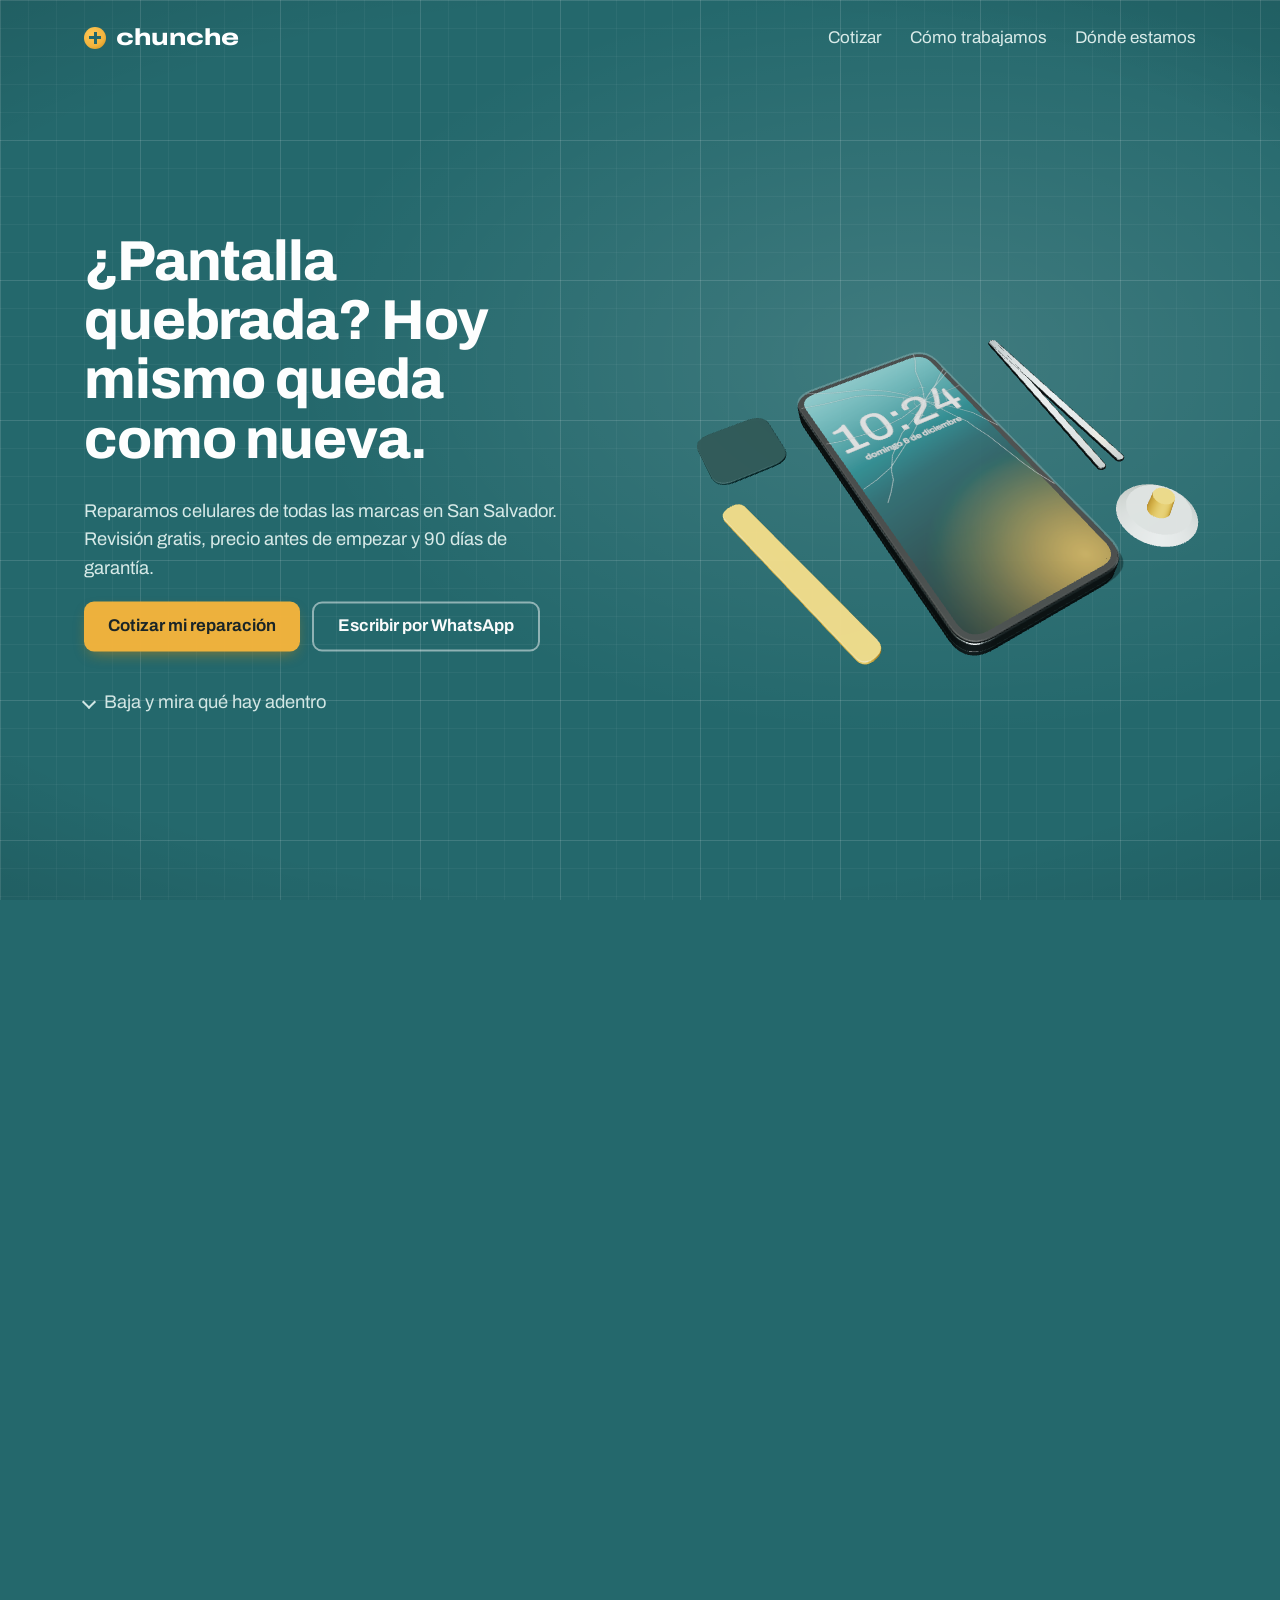
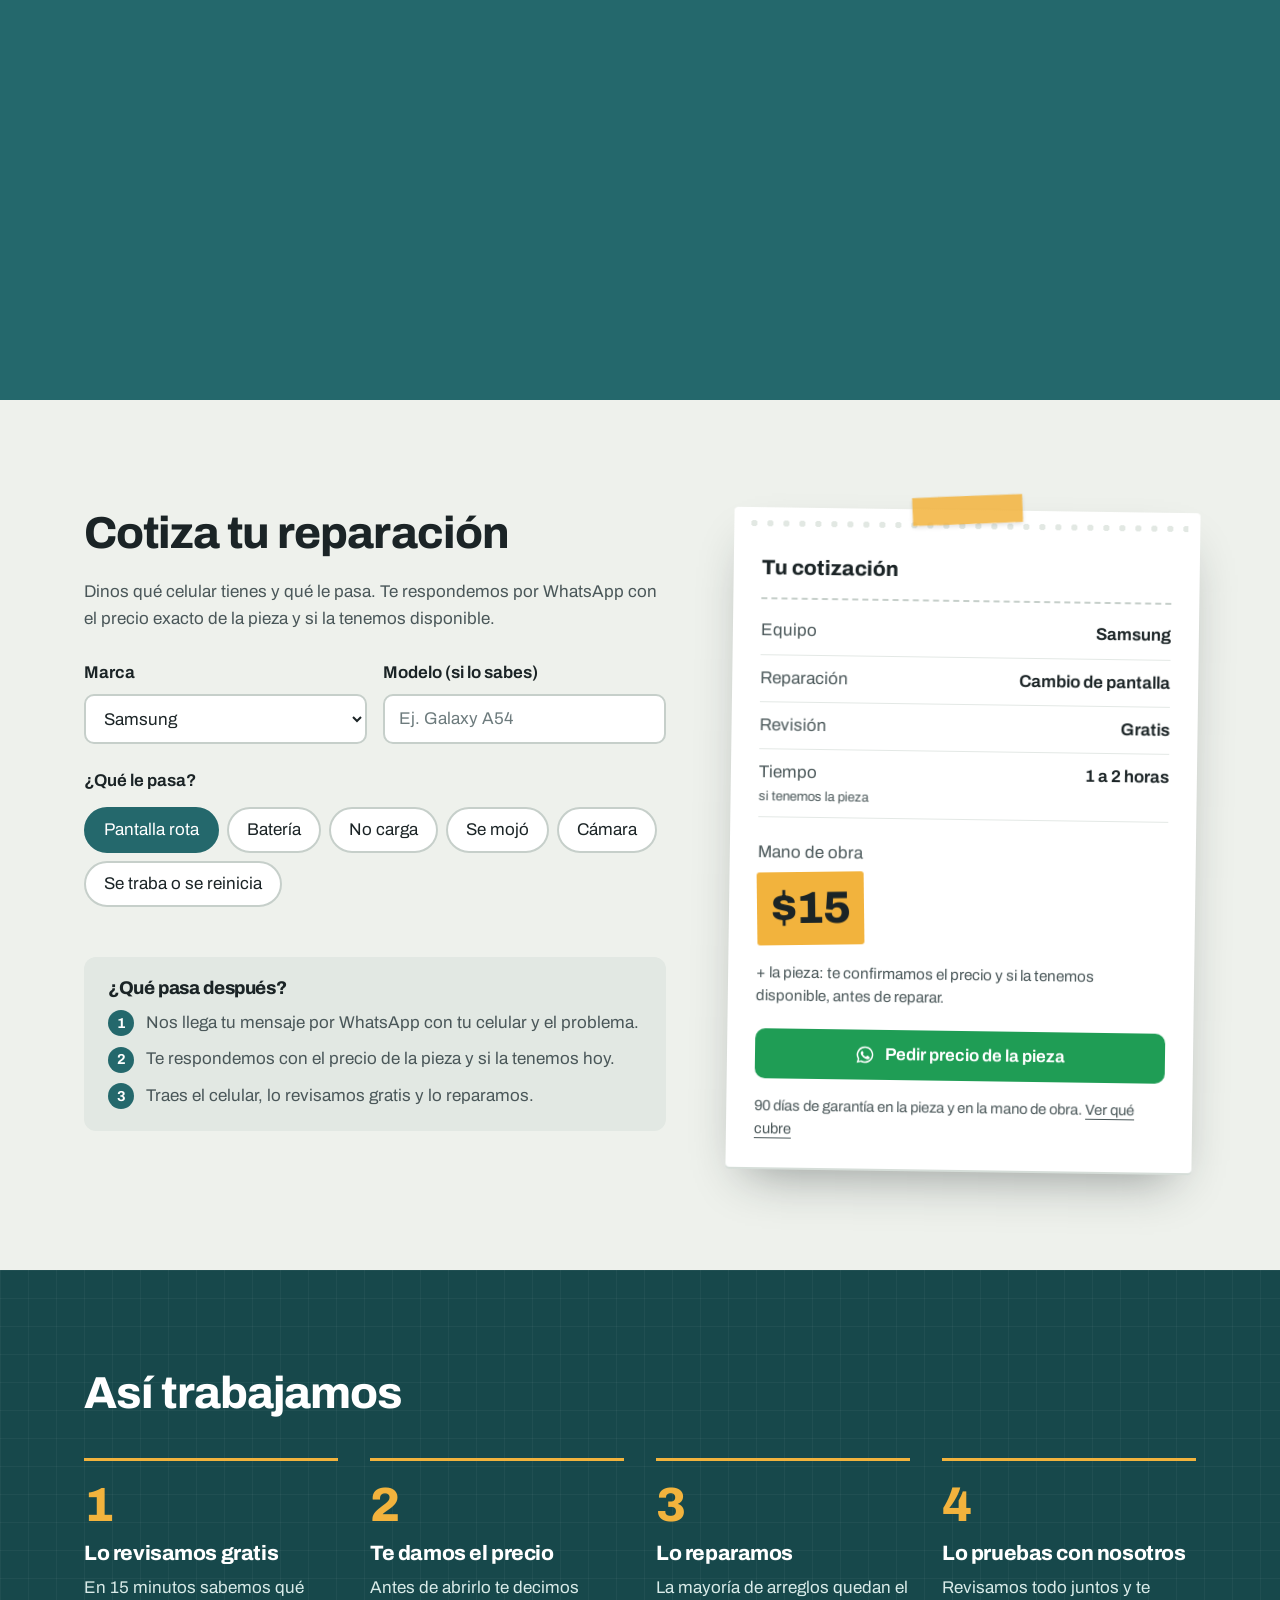
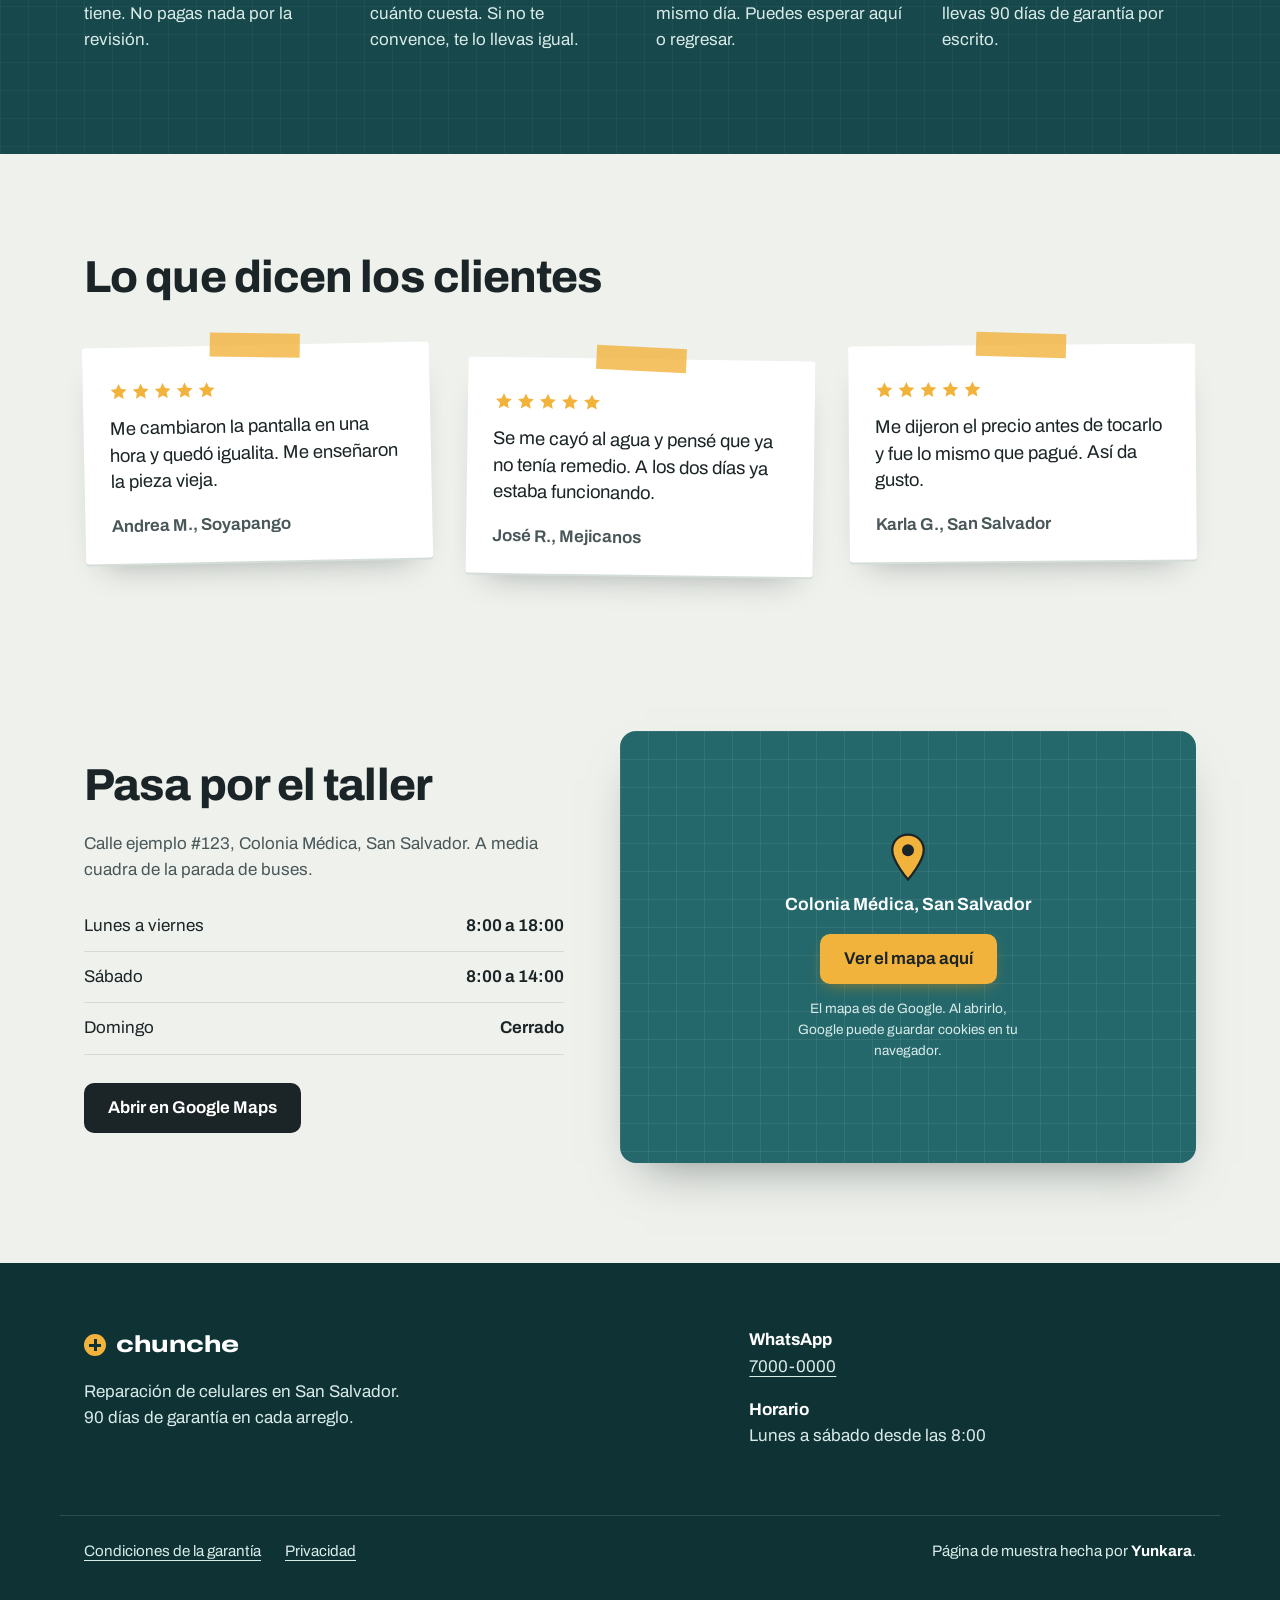
==== index.html @ 3f05d205 "Chunche: primera versión completa de la muestra Celular 3D que se desarma con el scroll, cotizador p" ====
<!DOCTYPE html>
<html lang="es">
<head>
  <meta charset="UTF-8">
  <meta name="viewport" content="width=device-width, initial-scale=1.0">
  <title>Chunche | Reparación de celulares en San Salvador</title>
  <meta name="description" content="Reparamos celulares de todas las marcas el mismo día. Revisión gratis, precio antes de empezar y 90 días de garantía.">
  <meta name="theme-color" content="#24686c">

  <!-- SEGURIDAD (CSP): lista de lo que la página tiene permitido cargar.
       'self' = solo archivos de nuestro propio sitio. Si alguien lograra
       meter código ajeno en la página, el navegador lo bloquea.
       La única excepción es el mapa de Google (frame-src), y solo carga si la persona lo pide. -->
  <meta http-equiv="Content-Security-Policy" content="default-src 'self'; script-src 'self'; style-src 'self'; img-src 'self' data:; font-src 'self'; frame-src https://www.google.com; connect-src 'self'; object-src 'none'; base-uri 'self'; form-action 'none'">
  <!-- Al hacer clic en un enlace externo, no le contamos al otro sitio desde qué página venía -->
  <meta name="referrer" content="strict-origin-when-cross-origin">

  <!-- Ícono de la pestaña: el tornillo del logo -->
  <link rel="icon" href="icono.svg" type="image/svg+xml">

  <!-- VISTA PREVIA al compartir el link (WhatsApp, Facebook, X).
       ✏️ Al publicar: poner en "og:image" la dirección completa,
       ej. https://chunche.netlify.app/vista-previa.jpg (WhatsApp necesita la dirección completa),
       y agregar aquí: <meta property="og:url" content="https://chunche.netlify.app/"> -->
  <meta property="og:type" content="website">
  <meta property="og:locale" content="es_SV">
  <meta property="og:site_name" content="Chunche">
  <meta property="og:title" content="Chunche | Reparación de celulares en San Salvador">
  <meta property="og:description" content="Revisión gratis, precio antes de empezar y 90 días de garantía. Cotiza por WhatsApp.">
  <meta property="og:image" content="vista-previa.jpg">
  <meta property="og:image:width" content="1200">
  <meta property="og:image:height" content="630">
  <meta property="og:image:alt" content="Celular sobre la mesa de trabajo del taller Chunche">
  <meta name="twitter:card" content="summary_large_image">

  <!-- Precargar la letra: el navegador la pide de una vez, sin esperar a leer el CSS -->
  <link rel="preload" href="fuentes/archivo-latin.woff2" as="font" type="font/woff2" crossorigin>
  <link rel="stylesheet" href="estilos.css">

  <!-- FICHA PARA GOOGLE (datos estructurados): le dice a Google, en su idioma,
       que esto es un negocio local, con su horario y teléfono.
       No es código que se ejecute: son solo datos.
       ✏️ Cambiar por los datos reales del cliente (mismo teléfono y dirección que la página). -->
  <script type="application/ld+json">
  {
    "@context": "https://schema.org",
    "@type": "LocalBusiness",
    "name": "Chunche",
    "description": "Reparación de celulares de todas las marcas en San Salvador.",
    "telephone": "+503 7000-0000",
    "address": {
      "@type": "PostalAddress",
      "streetAddress": "Calle ejemplo #123, Colonia Médica",
      "addressLocality": "San Salvador",
      "addressCountry": "SV"
    },
    "openingHoursSpecification": [
      { "@type": "OpeningHoursSpecification", "dayOfWeek": ["Monday", "Tuesday", "Wednesday", "Thursday", "Friday"], "opens": "08:00", "closes": "18:00" },
      { "@type": "OpeningHoursSpecification", "dayOfWeek": "Saturday", "opens": "08:00", "closes": "14:00" }
    ]
  }
  </script>
</head>
<body>
  <!-- Para quien navega con teclado o lector de pantalla: saltar directo al cotizador -->
  <a class="saltar" href="#cotizar">Saltar al cotizador</a>

  <!-- ============ HERO: la mesa de trabajo ============ -->
  <section class="hero" id="inicio">
    <header class="barra">
      <a class="marca" href="#inicio" aria-label="Chunche, inicio">
        <span class="marca__tornillo" aria-hidden="true"></span>chunche
      </a>
      <nav class="barra__nav" aria-label="Principal">
        <a href="#cotizar">Cotizar</a>
        <a href="#proceso">Cómo trabajamos</a>
        <a href="#ubicacion">Dónde estamos</a>
      </nav>
    </header>

    <div class="hero__grid">
      <!-- Texto de bienvenida (se esconde cuando el celular se desarma) -->
      <div class="hero__texto">
        <h1>¿Pantalla quebrada? Hoy mismo queda como nueva.</h1>
        <p>Reparamos celulares de todas las marcas en San Salvador. Revisión gratis, precio antes de empezar y 90 días de garantía.</p>
        <div class="botones">
          <a class="boton boton--cinta" href="#cotizar">Cotizar mi reparación</a>
          <a class="boton boton--borde" href="https://wa.me/50370000000?text=Hola%2C%20quiero%20reparar%20mi%20celular" target="_blank" rel="noopener">Escribir por WhatsApp</a>
        </div>
        <p class="hero__pista" aria-hidden="true"><span class="hero__flecha"></span>Baja y mira qué hay adentro</p>
      </div>

      <!-- Fichas: una por pieza. Aparecen una a la vez mientras bajas -->
      <div class="fichas-zona">
        <!-- Barra de progreso: 5 piezas (solo visual) -->
        <div class="progreso" aria-hidden="true"><i></i><i></i><i></i><i></i><i></i></div>
        <ol class="fichas" aria-label="Qué reparamos">
          <li class="ficha">
            <h2>Vidrio quebrado</h2>
            <p>Si la pantalla todavía da imagen, cambiamos solo el vidrio. Sale más barato.</p>
            <p class="ficha__datos"><strong>listo en 1 hora</strong></p>
          </li>
          <li class="ficha">
            <h2>Pantalla con rayas o en negro</h2>
            <p>Pantalla completa, original o de calidad equivalente. Tú escoges.</p>
            <p class="ficha__datos"><strong>listo en 1 a 2 horas</strong></p>
          </li>
          <li class="ficha">
            <h2>No enciende o se mojó</h2>
            <p>Limpiamos la placa, buscamos el corto y cambiamos solo el componente dañado.</p>
            <p class="ficha__datos"><strong>listo en 24 a 48 horas</strong></p>
          </li>
          <li class="ficha">
            <h2>Batería que no dura</h2>
            <p>Batería nueva y sellada. Te devolvemos la vieja para que la veas.</p>
            <p class="ficha__datos"><strong>listo en 45 minutos</strong></p>
          </li>
          <li class="ficha">
            <h2>Tapa o cámara trasera rota</h2>
            <p>Tapa nueva del mismo color y lente de cámara sin polvo adentro.</p>
            <p class="ficha__datos"><strong>listo en 1 hora</strong></p>
          </li>
          <li class="ficha ficha--final">
            <h2>Y lo volvemos a armar.</h2>
            <p>Antes de entregártelo probamos todo contigo: pantalla, carga, cámaras y señal.</p>
            <a class="boton boton--cinta" href="#cotizar">Cotizar mi reparación</a>
          </li>
        </ol>
      </div>

      <!-- La mesa en 3D: herramientas + celular de 5 capas -->
      <div class="escena" aria-hidden="true">
        <div class="telefono-caja">
          <div class="plano">
            <!-- Herramientas sobre el tapete -->
            <span class="sombra"></span>
            <span class="herramienta espatula"></span>
            <span class="herramienta pinza"><i></i><i></i></span>
            <span class="herramienta ventosa"></span>
            <span class="herramienta tornillo t1"></span>
            <span class="herramienta tornillo t2"></span>
            <span class="herramienta tornillo t3"></span>

            <!-- El celular: capas de abajo (tapa) hacia arriba (vidrio) -->
            <div class="telefono">
              <div class="capa capa--tapa"><span class="camaras"><i></i><i></i><i></i></span><span class="capa__borde"></span></div>
              <div class="capa capa--bateria"><span class="bateria"><span class="cinta">3.85V 5000mAh</span></span><span class="capa__borde"></span></div>
              <div class="capa capa--placa"><span class="chip chip--grande"></span><span class="chip chip--a"></span><span class="chip chip--b"></span><span class="chip chip--c"></span><span class="capa__borde"></span></div>
              <div class="capa capa--pantalla"><span class="hora">10:24</span><span class="fecha">13 de noviembre</span><span class="capa__borde"></span></div>
              <div class="capa capa--vidrio"><span class="grieta"></span><span class="capa__borde"></span></div>
            </div>
          </div>
        </div>
      </div>
    </div>
  </section>

  <!-- ============ COTIZADOR ============ -->
  <section class="cotizar" id="cotizar">
    <div class="contenedor cotizar__grid">
      <form class="formulario" id="cotizador">
        <h2>Cotiza tu reparación</h2>
        <p class="formulario__intro">Dinos qué celular tienes y qué le pasa. Te respondemos por WhatsApp con el precio exacto de la pieza y si la tenemos disponible.</p>

        <div class="campos-fila">
          <label class="campo">
            <span>Marca</span>
            <select name="marca" id="marca">
              <option>Samsung</option>
              <option>iPhone</option>
              <option>Xiaomi / Redmi</option>
              <option>Motorola</option>
              <option>Huawei / Honor</option>
              <option>Otra</option>
            </select>
          </label>

          <label class="campo">
            <span>Modelo (si lo sabes)</span>
            <!-- list="lista-modelos": muestra sugerencias mientras escribes -->
            <input type="text" name="modelo" id="modelo" placeholder="Ej. Galaxy A54" autocomplete="off" list="lista-modelos" enterkeyhint="done">
            <datalist id="lista-modelos"></datalist>
          </label>
        </div>

        <fieldset class="opciones">
          <legend>¿Qué le pasa?</legend>
          <label><input type="radio" name="problema" value="pantalla" checked><span>Pantalla rota</span></label>
          <label><input type="radio" name="problema" value="bateria"><span>Batería</span></label>
          <label><input type="radio" name="problema" value="carga"><span>No carga</span></label>
          <label><input type="radio" name="problema" value="agua"><span>Se mojó</span></label>
          <label><input type="radio" name="problema" value="camara"><span>Cámara</span></label>
          <label><input type="radio" name="problema" value="software"><span>Se traba o se reinicia</span></label>
        </fieldset>
      </form>

      <!-- Resultado con forma de orden de trabajo del taller -->
      <aside class="orden" aria-live="polite">
        <span class="orden__cinta" aria-hidden="true"></span>
        <p class="orden__titulo">Tu cotización</p>
        <dl class="orden__lista">
          <div><dt>Equipo</dt><dd id="r-equipo">Samsung</dd></div>
          <div><dt>Reparación</dt><dd id="r-problema">Cambio de pantalla</dd></div>
          <div><dt>Revisión</dt><dd>Gratis</dd></div>
          <div><dt>Tiempo <small id="r-si-pieza">si tenemos la pieza</small></dt><dd id="r-tiempo">1 a 2 horas</dd></div>
        </dl>
        <!-- Solo mostramos el precio que el taller controla: su mano de obra.
             El precio de la pieza cambia con el proveedor, por eso se confirma por WhatsApp. -->
        <div class="orden__precio">
          <span>Mano de obra</span>
          <strong id="r-mano">$15</strong>
        </div>
        <p class="orden__pieza" id="r-pieza">+ la pieza: te confirmamos el precio y si la tenemos disponible, antes de reparar.</p>
        <a class="boton boton--whatsapp" id="r-enviar" href="#" target="_blank" rel="noopener">
          <svg viewBox="0 0 24 24" width="20" height="20" aria-hidden="true"><use href="#icono-wa"/></svg>
          <span id="r-boton">Pedir precio de la pieza</span>
        </a>
        <p class="orden__nota">90 días de garantía en la pieza y en la mano de obra. <a href="garantia.html">Ver qué cubre</a></p>
      </aside>

      <!-- Qué pasa después de enviar (sí es una secuencia: va numerado).
           Va DESPUÉS de la cotización: en celular así el precio queda
           pegado a las opciones y la persona lo ve cambiar al elegir. -->
      <div class="despues">
        <h3>¿Qué pasa después?</h3>
        <ol>
          <li>Nos llega tu mensaje por WhatsApp con tu celular y el problema.</li>
          <li>Te respondemos con el precio de la pieza y si la tenemos hoy.</li>
          <li>Traes el celular, lo revisamos gratis y lo reparamos.</li>
        </ol>
      </div>
    </div>
  </section>

  <!-- ============ PROCESO (sí es una secuencia, por eso va numerado) ============ -->
  <section class="proceso" id="proceso">
    <div class="contenedor">
      <h2>Así trabajamos</h2>
      <ol class="pasos">
        <li><h3>Lo revisamos gratis</h3><p>En 15 minutos sabemos qué tiene. No pagas nada por la revisión.</p></li>
        <li><h3>Te damos el precio</h3><p>Antes de abrirlo te decimos cuánto cuesta. Si no te convence, te lo llevas igual.</p></li>
        <li><h3>Lo reparamos</h3><p>La mayoría de arreglos quedan el mismo día. Puedes esperar aquí o regresar.</p></li>
        <li><h3>Lo pruebas con nosotros</h3><p>Revisamos todo juntos y te llevas 90 días de garantía por escrito.</p></li>
      </ol>
    </div>
  </section>

  <!-- ============ OPINIONES: notas pegadas con cinta ============ -->
  <section class="opiniones">
    <div class="contenedor">
      <h2>Lo que dicen los clientes</h2>
      <div class="notas">
        <figure class="nota">
          <div class="estrellas" role="img" aria-label="5 de 5 estrellas"><svg><use href="#estrella"/></svg><svg><use href="#estrella"/></svg><svg><use href="#estrella"/></svg><svg><use href="#estrella"/></svg><svg><use href="#estrella"/></svg></div>
          <blockquote>Me cambiaron la pantalla en una hora y quedó igualita. Me enseñaron la pieza vieja.</blockquote>
          <figcaption>Andrea M., Soyapango</figcaption>
        </figure>
        <figure class="nota">
          <div class="estrellas" role="img" aria-label="5 de 5 estrellas"><svg><use href="#estrella"/></svg><svg><use href="#estrella"/></svg><svg><use href="#estrella"/></svg><svg><use href="#estrella"/></svg><svg><use href="#estrella"/></svg></div>
          <blockquote>Se me cayó al agua y pensé que ya no tenía remedio. A los dos días ya estaba funcionando.</blockquote>
          <figcaption>José R., Mejicanos</figcaption>
        </figure>
        <figure class="nota">
          <div class="estrellas" role="img" aria-label="5 de 5 estrellas"><svg><use href="#estrella"/></svg><svg><use href="#estrella"/></svg><svg><use href="#estrella"/></svg><svg><use href="#estrella"/></svg><svg><use href="#estrella"/></svg></div>
          <blockquote>Me dijeron el precio antes de tocarlo y fue lo mismo que pagué. Así da gusto.</blockquote>
          <figcaption>Karla G., San Salvador</figcaption>
        </figure>
      </div>
    </div>
  </section>

  <!-- ============ UBICACIÓN con mapa ============ -->
  <section class="ubicacion" id="ubicacion">
    <div class="contenedor ubicacion__grid">
      <div class="ubicacion__info">
        <h2>Pasa por el taller</h2>
        <p>Calle ejemplo #123, Colonia Médica, San Salvador. A media cuadra de la parada de buses.</p>
        <dl class="horario">
          <div><dt>Lunes a viernes</dt><dd>8:00 a 18:00</dd></div>
          <div><dt>Sábado</dt><dd>8:00 a 14:00</dd></div>
          <div><dt>Domingo</dt><dd>Cerrado</dd></div>
        </dl>
        <a class="boton boton--tinta" href="https://www.google.com/maps/search/?api=1&query=Colonia+M%C3%A9dica+San+Salvador" target="_blank" rel="noopener">Abrir en Google Maps</a>
      </div>
      <!-- El mapa de Google NO carga solo: Google pone cookies y se entera de cada visita.
           Carga cuando la persona toca el botón (script.js, parte 5).
           ✏️ Cambiar la dirección en data-src y en "Abrir en Google Maps". -->
      <div class="mapa" id="mapa">
        <div class="mapa__aviso">
          <svg class="mapa__pin" viewBox="0 0 24 32" width="36" height="48" aria-hidden="true">
            <path class="mapa__pin-gota" d="M12 1C6 1 1.5 5.5 1.5 11.4 1.5 19 12 31 12 31s10.5-12 10.5-19.6C22.5 5.5 18 1 12 1Z"/>
            <circle class="mapa__pin-centro" cx="12" cy="11.5" r="4"/>
          </svg>
          <p class="mapa__lugar">Colonia Médica, San Salvador</p>
          <button class="boton boton--cinta" type="button" id="ver-mapa"
                  data-src="https://www.google.com/maps?q=Colonia%20M%C3%A9dica%2C%20San%20Salvador&z=15&output=embed">
            Ver el mapa aquí
          </button>
          <p class="mapa__nota">El mapa es de Google. Al abrirlo, Google puede guardar cookies en tu navegador.</p>
        </div>
      </div>
    </div>
  </section>

  <footer class="pie">
    <div class="contenedor pie__grid">
      <div>
        <a class="marca" href="#inicio"><span class="marca__tornillo" aria-hidden="true"></span>chunche</a>
        <p>Reparación de celulares en San Salvador.<br>90 días de garantía en cada arreglo.</p>
      </div>
      <div>
        <p><strong>WhatsApp</strong><br><a href="https://wa.me/50370000000" target="_blank" rel="noopener" data-telefono>7000-0000</a></p>
        <p><strong>Horario</strong><br>Lunes a sábado desde las 8:00</p>
      </div>
    </div>
    <div class="contenedor pie__legal">
      <nav aria-label="Información legal">
        <a href="garantia.html">Condiciones de la garantía</a>
        <a href="privacidad.html">Privacidad</a>
      </nav>
      <p class="pie__firma">Página de muestra hecha por <strong>Yunkara</strong>.</p>
    </div>
  </footer>

  <!-- Botón flotante de WhatsApp (aparece después del inicio) -->
  <a class="flotante" href="https://wa.me/50370000000?text=Hola%2C%20quiero%20reparar%20mi%20celular" target="_blank" rel="noopener" aria-label="Escribir por WhatsApp">
    <svg viewBox="0 0 24 24" width="28" height="28" aria-hidden="true"><use href="#icono-wa"/></svg>
  </a>

  <!-- Íconos SVG reutilizables (se dibujan una vez y se usan con <use>) -->
  <svg class="sprite" width="0" height="0" aria-hidden="true">
    <symbol id="icono-wa" viewBox="0 0 24 24"><path fill="currentColor" d="M12 2a10 10 0 0 0-8.6 15.1L2 22l5-1.3A10 10 0 1 0 12 2Zm0 18.2a8.2 8.2 0 0 1-4.2-1.2l-.3-.2-3 .8.8-2.9-.2-.3A8.2 8.2 0 1 1 12 20.2Zm4.5-6.1c-.2-.1-1.5-.7-1.7-.8-.2-.1-.4-.1-.6.1l-.8 1c-.1.2-.3.2-.5.1a6.7 6.7 0 0 1-3.3-2.9c-.3-.4.3-.4.7-1.3.1-.2 0-.3 0-.4l-.8-1.8c-.2-.5-.4-.4-.6-.4h-.5a1 1 0 0 0-.7.3 3 3 0 0 0-.9 2.2 5.2 5.2 0 0 0 1.1 2.7 11.9 11.9 0 0 0 4.6 4c1.7.7 2.3.8 3.2.6a2.7 2.7 0 0 0 1.8-1.2 2.2 2.2 0 0 0 .1-1.3c0-.1-.2-.2-.4-.3Z"/></symbol>
    <symbol id="estrella" viewBox="0 0 24 24"><path fill="currentColor" d="m12 2.5 2.9 6.1 6.6.8-4.9 4.6 1.3 6.6L12 17.3l-5.9 3.3 1.3-6.6-4.9-4.6 6.6-.8L12 2.5Z"/></symbol>
  </svg>

  <!-- Librerías guardadas en el proyecto (carpeta /librerias, ver su LEEME.md):
       GSAP (animaciones) y su plugin ScrollTrigger (animar con el scroll) -->
  <script src="librerias/gsap.min.js"></script>
  <script src="librerias/ScrollTrigger.min.js"></script>
  <script src="datos-negocio.js"></script>
  <script src="script.js"></script>

  <!-- El 3D (Three.js). escena3d.js trae Three.js desde /librerias con "import" -->
  <script type="module" src="escena3d.js"></script>
</body>
</html>
---- estilos.css ----
/* =========================================================
   CHUNCHE — taller de reparación de celulares (muestra Yunkara)
   Idea visual: la mesa del técnico. Tapete de silicona verde-azul
   con cuadrícula, herramientas encima y la cinta ámbar (kapton).
   ========================================================= */

/* ---------- 0. Letra Archivo, guardada en el proyecto ----------
   Antes se cargaba desde Google Fonts: cada visita le avisaba a Google.
   Ahora el archivo está en /fuentes (licencia libre OFL).
   "Variable" = un solo archivo trae todos los gruesos (400 a 800)
   y todos los anchos (62% a 125%). Solo trae letras "latin"
   (incluye á, é, í, ó, ú, ñ, ü, ¿, ¡). */
@font-face {
  font-family: "Archivo";
  src: url("fuentes/archivo-latin.woff2") format("woff2");
  font-weight: 400 800;
  font-stretch: 62% 125%;
  font-style: normal;
  font-display: swap; /* mientras carga, se ve una letra del sistema (no texto invisible) */
}

/* ---------- 1. Colores y medidas (variables) ---------- */
:root {
  --tapete: #24686c;        /* verde-azul del tapete de reparación */
  --tapete-oscuro: #17484b;
  --tapete-noche: #0f3335;  /* pie de página */
  --papel: #eef1ec;         /* fondo claro de las demás secciones */
  --papel-2: #e2e8e3;
  --tinta: #1b2426;         /* texto principal */
  --tinta-suave: #4a5759;   /* texto secundario (contraste 7:1 sobre papel) */
  --sobre-tapete: #d9ebe9;  /* texto secundario encima del tapete */
  --cinta: #f2b33d;         /* ámbar de la cinta kapton: nuestro acento */
  --cinta-clara: #ffc855;
  --verde-wa: #1f9d55;

  --ancho-max: 1160px;
  /* El celular crece con la pantalla, pero sin pasarse */
  --tel-ancho: clamp(150px, 30svh, 250px);
}

/* ---------- 2. Base ---------- */
*, *::before, *::after { box-sizing: border-box; }

/* Sin "scroll-behavior: smooth": choca con GSAP ScrollTrigger (el suave lo hace script.js) */
html { scrollbar-color: var(--tapete) var(--papel-2); }

/* "Parte blanca" al deslizar: GSAP mete el hero dentro de una caja (.pin-spacer)
   para dejarlo fijo. Si al bajar rápido el hero se despega un instante,
   se veía el fondo claro de la página. Pintamos esa caja del mismo verde. */
.pin-spacer:has(> .hero) { background: var(--tapete); }

body {
  margin: 0;
  font-family: "Archivo", system-ui, sans-serif;
  font-size: 1.0625rem;
  line-height: 1.55;
  color: var(--tinta);
  background: var(--papel);
  caret-color: var(--tapete);
  -webkit-font-smoothing: antialiased;
}

/* Color al seleccionar texto: cinta ámbar */
::selection { background: var(--cinta); color: var(--tinta); }

h1, h2, h3 {
  font-stretch: 100%;       /* ancho normal: se lee más nítido que la versión ancha */
  font-weight: 760;
  line-height: 1.05;
  letter-spacing: -0.02em;
  margin: 0 0 0.5em;
  text-wrap: balance;       /* reparte las líneas parejas */
}
h2 { font-size: clamp(1.9rem, 3.6vw, 2.8rem); }

p { margin: 0 0 1em; max-width: 62ch; }
a { color: inherit; text-underline-offset: 4px; }

/* Contorno visible al navegar con teclado (accesibilidad) */
:focus-visible { outline: 3px solid var(--cinta); outline-offset: 3px; border-radius: 6px; }

.contenedor { max-width: var(--ancho-max); margin: 0 auto; padding: 0 24px; }

/* ---------- 3. Botones ---------- */
.boton {
  display: inline-flex;
  align-items: center;
  justify-content: center;
  gap: 10px;
  min-height: 50px;          /* fácil de tocar con el dedo */
  padding: 0 24px;
  border-radius: 10px;
  font-weight: 650;
  text-decoration: none;
  transition: transform 0.2s cubic-bezier(.2,.8,.2,1), background-color 0.2s, box-shadow 0.2s;
}
.boton:active { transform: scale(0.97); }

/* Principal: un pedazo de cinta kapton, con sombra suave */
.boton--cinta { background: var(--cinta); color: var(--tinta); box-shadow: 0 6px 16px -6px rgba(201, 138, 23, 0.7); }
.boton--cinta:hover { background: var(--cinta-clara); transform: translateY(-2px); }

.boton--borde { border: 2px solid rgba(255, 255, 255, 0.5); color: #fff; }
.boton--borde:hover { border-color: #fff; background: rgba(255, 255, 255, 0.08); }

.boton--tinta { background: var(--tinta); color: #fff; }
.boton--tinta:hover { background: var(--tapete-oscuro); }

.boton--whatsapp { background: var(--verde-wa); color: #fff; width: 100%; }
.boton--whatsapp:hover { background: #188a49; }

.botones { display: flex; flex-wrap: wrap; gap: 12px; margin-top: 12px; }

/* ---------- 4. HERO (la mesa de trabajo) ---------- */
.hero {
  position: relative;
  min-height: 100svh;
  color: #fff;
  background-color: var(--tapete);
  /* Capas del fondo, de arriba hacia abajo:
     1) luz de lámpara arriba a la derecha  2) sombra en las orillas
     3) líneas gruesas cada 5 cuadros       4) cuadrícula fina */
  background-image:
    radial-gradient(ellipse 70% 60% at 72% 40%, rgba(255, 255, 255, 0.13), transparent 70%),
    radial-gradient(ellipse 120% 90% at 50% 50%, transparent 55%, rgba(0, 0, 0, 0.28)),
    linear-gradient(rgba(255, 255, 255, 0.09) 1px, transparent 1px),
    linear-gradient(90deg, rgba(255, 255, 255, 0.09) 1px, transparent 1px),
    linear-gradient(rgba(255, 255, 255, 0.04) 1px, transparent 1px),
    linear-gradient(90deg, rgba(255, 255, 255, 0.04) 1px, transparent 1px);
  background-size: 100% 100%, 100% 100%, 140px 140px, 140px 140px, 28px 28px, 28px 28px;
  overflow: hidden;
}

.barra {
  position: relative; z-index: 2;
  display: flex;
  align-items: center;
  justify-content: space-between;
  max-width: var(--ancho-max);
  margin: 0 auto;
  padding: 20px 24px;
}

.marca {
  display: inline-flex;
  align-items: center;
  gap: 10px;
  font-size: 1.45rem;
  font-weight: 800;
  font-stretch: 125%;
  letter-spacing: -0.02em;
  text-decoration: none;
}
/* El logo es la cabeza de un tornillo de estrella */
.marca__tornillo {
  width: 22px; height: 22px;
  border-radius: 50%;
  background:
    linear-gradient(var(--tapete), var(--tapete)) center / 12px 3px no-repeat,
    linear-gradient(var(--tapete), var(--tapete)) center / 3px 12px no-repeat,
    radial-gradient(circle at 35% 30%, var(--cinta-clara), var(--cinta) 60%, #c98a17);
}

.barra__nav { display: flex; gap: 28px; }
.barra__nav a { text-decoration: none; color: var(--sobre-tapete); }
.barra__nav a:hover { color: #fff; text-decoration: underline; }

.hero__grid {
  display: grid;
  grid-template-columns: minmax(0, 0.95fr) minmax(0, 1.05fr);
  align-items: center;
  gap: 24px;
  max-width: var(--ancho-max);
  margin: 0 auto;
  padding: 0 24px;
  min-height: calc(100svh - 86px);
}

/* El texto de bienvenida y las fichas ocupan LA MISMA celda:
   cuando uno se esconde, el otro aparece en su lugar. */
.hero__texto, .fichas-zona { grid-column: 1; grid-row: 1; }
.escena { grid-column: 2; grid-row: 1; }

/* min(ancho, alto): el título se achica si la pantalla es baja */
.hero h1 { font-size: clamp(2.2rem, min(4.4vw, 7.4svh), 4rem); max-width: 15ch; }
.hero__texto > p { font-size: 1.15rem; color: var(--sobre-tapete); max-width: 44ch; }
.hero__pista {
  display: flex; align-items: center; gap: 10px;
  margin-top: 36px; font-size: 0.95rem; color: var(--sobre-tapete);
}
/* Flechita que sube y baja para invitar a hacer scroll */
.hero__flecha {
  width: 10px; height: 10px;
  border-right: 2px solid currentColor; border-bottom: 2px solid currentColor;
  transform: rotate(45deg);
  animation: rebote 1.6s ease-in-out infinite;
}
@keyframes rebote { 50% { translate: 0 5px; } }

/* ---------- 5. Fichas de cada pieza ---------- */
.fichas-zona { display: grid; gap: 28px; align-content: center; }
.fichas { list-style: none; margin: 0; padding: 0; display: grid; }
.ficha { grid-area: 1 / 1; }       /* todas apiladas en el mismo lugar */
.ficha h2 { font-size: clamp(2rem, 3.8vw, 3.1rem); max-width: 12ch; }
.ficha p { font-size: 1.12rem; color: var(--sobre-tapete); max-width: 40ch; }
.ficha__datos { display: flex; flex-wrap: wrap; align-items: center; gap: 16px; }
.ficha__datos strong {
  background: var(--cinta);
  color: var(--tinta);
  padding: 6px 14px;
  border-radius: 3px;
  font-size: 1.3rem;
  transform: rotate(-2deg);        /* como cinta pegada a mano */
  box-shadow: 0 4px 10px -4px rgba(0, 0, 0, 0.4);
}
.ficha__datos span { color: #fff; font-weight: 600; }

/* Barra de 5 segmentos que se van llenando */
.progreso { display: flex; gap: 6px; max-width: 220px; }
.progreso i { flex: 1; height: 4px; border-radius: 2px; background: rgba(255, 255, 255, 0.2); overflow: hidden; position: relative; }
.progreso i::after { content: ""; position: absolute; inset: 0; background: var(--cinta); transform: scaleX(var(--lleno, 0)); transform-origin: left; }

/* Las fichas solo se esconden si el JavaScript de animación está activo.
   Sin JS (o con movimiento reducido) se ven como una lista normal. */
.js-anim .ficha, .js-anim .progreso { visibility: hidden; opacity: 0; }
html:not(.js-anim) .progreso { display: none; }

/* ---------- 6. La escena 3D ---------- */
.escena {
  display: grid;
  place-items: center;
  height: min(80svh, 680px);
  perspective: 1800px;       /* qué tan "profundo" se ve el 3D */
}
.telefono-caja { transform-style: preserve-3d; }

/* El "plano" es la superficie de la mesa, inclinada en vista isométrica.
   Todo lo que está adentro (celular y herramientas) comparte esa inclinación. */
.plano {
  position: relative;
  width: var(--tel-ancho);
  aspect-ratio: 1 / 2.05;
  transform-style: preserve-3d;
  transform: rotateX(56deg) rotateZ(-36deg);
}
.telefono { position: absolute; inset: 0; transform-style: preserve-3d; }

/* Sombra del celular sobre el tapete */
.sombra {
  position: absolute; inset: 4% -2% -4% 6%;
  border-radius: 34px;
  background: rgba(5, 25, 26, 0.55);
  filter: blur(14px);
}

/* Cada capa es un rectángulo redondeado del tamaño del celular */
.capa { position: absolute; inset: 0; border-radius: 30px; }

/* Borde ámbar que se enciende cuando la pieza está activa */
.capa__borde {
  position: absolute; inset: -5px;
  border-radius: 34px;
  border: 3px solid var(--cinta);
  opacity: 0;
}
.capa--placa .capa__borde { border-radius: 22px 22px 12px 12px; }

/* Tapa trasera: con grosor (sombras apiladas = canto del celular) */
.capa--tapa {
  background: linear-gradient(150deg, #4a5658, #262e30 70%);
  box-shadow:
    0 2px 0 #1a2022, 0 4px 0 #1a2022, 0 6px 0 #14191a, 0 8px 0 #101415;
}
.camaras {
  position: absolute; top: 7%; left: 9%;
  display: grid; grid-template-columns: repeat(2, 1fr); gap: 6%;
  width: 34%; aspect-ratio: 1;
  padding: 6%; border-radius: 26%;
  background: #161b1c;
  box-shadow: inset 0 0 0 1px #3c4648;
}
.camaras i { border-radius: 50%; background: radial-gradient(circle at 38% 35%, #6e8496, #0b0f12 62%); box-shadow: 0 0 0 2px #2b3335; }

/* Batería negra con su etiqueta de cinta */
.bateria {
  position: absolute; inset: 24% 12% 12%;
  border-radius: 10px;
  background: linear-gradient(160deg, #22292b, #0e1213);
  display: grid; place-items: center;
}
.cinta {
  background: var(--cinta); color: var(--tinta);
  font-size: clamp(9px, 1.4svh, 12px); font-weight: 700; padding: 6px 10px; border-radius: 2px;
  transform: rotate(90deg);
  white-space: nowrap;
}

/* Placa (tarjeta madre) con pistas doradas y chips */
.capa--placa {
  inset: 3% 6% 62%;
  border-radius: 18px 18px 8px 8px;
  background:
    repeating-linear-gradient(90deg, transparent 0 11px, rgba(242, 179, 61, 0.22) 11px 12px),
    repeating-linear-gradient(0deg, transparent 0 17px, rgba(242, 179, 61, 0.12) 17px 18px),
    #1f4a3e;
}
.chip { position: absolute; background: #0d1413; border-radius: 3px; box-shadow: inset 0 0 0 1px #4d6d63; }
.chip--grande { width: 26%; aspect-ratio: 1; top: 26%; left: 40%; }
.chip--a { width: 13%; height: 12%; top: 16%; left: 12%; }
.chip--b { width: 9%; height: 30%; top: 50%; left: 16%; }
.chip--c { width: 18%; height: 10%; top: 72%; left: 56%; }

/* Pantalla encendida */
.capa--pantalla {
  inset: 2.5%;
  border-radius: 26px;
  background:
    radial-gradient(90% 60% at 80% 100%, rgba(242, 179, 61, 0.55), transparent 70%),
    radial-gradient(120% 80% at 15% 5%, #4fb0b5, #145055 55%, #07211f);
  display: grid; justify-items: center; align-content: start; gap: 2px;
  padding-top: 24%;
  color: rgba(255, 255, 255, 0.92);
}
.hora { font-size: calc(var(--tel-ancho) * 0.2); font-weight: 300; font-stretch: 75%; line-height: 1; }
.fecha { font-size: calc(var(--tel-ancho) * 0.05); opacity: 0.8; }

/* Vidrio: casi transparente, con reflejo y una grieta */
.capa--vidrio {
  background: linear-gradient(125deg, rgba(255, 255, 255, 0.3) 0 16%, rgba(255, 255, 255, 0.05) 28% 100%);
  box-shadow: inset 0 0 0 2px rgba(255, 255, 255, 0.4);
}
.grieta {
  position: absolute; inset: 0; border-radius: inherit; overflow: hidden;
  background:
    linear-gradient(62deg, transparent 49.6%, rgba(255, 255, 255, 0.75) 50%, transparent 50.4%) 0 0 / 100% 55% no-repeat,
    linear-gradient(-28deg, transparent 49.5%, rgba(255, 255, 255, 0.55) 50%, transparent 50.5%) 30% 22% / 60% 40% no-repeat,
    linear-gradient(15deg, transparent 49.5%, rgba(255, 255, 255, 0.45) 50%, transparent 50.5%) 0 40% / 50% 30% no-repeat;
}

/* Herramientas sobre el tapete (todas medidas relativas al celular) */
.herramienta { position: absolute; }
/* Espátula de plástico ámbar */
.espatula {
  width: calc(var(--tel-ancho) * 0.13);
  height: calc(var(--tel-ancho) * 1.15);
  left: -42%; top: 28%;
  border-radius: 40% 40% 12px 12px / 18% 18% 12px 12px;
  background: linear-gradient(90deg, #d8961f, var(--cinta-clara) 45%, #e5a42c);
  transform: rotate(12deg);
  box-shadow: 0 6px 0 #a96f10, 0 14px 18px rgba(0, 0, 0, 0.35);
}
/* Pinzas de metal: dos barras finas */
.pinza { width: calc(var(--tel-ancho) * 0.12); height: calc(var(--tel-ancho) * 1.35); left: 128%; top: -6%; transform: rotate(-8deg); }
.pinza i {
  position: absolute; top: 0; bottom: 0; width: 28%;
  border-radius: 6px 6px 2px 2px;
  background: linear-gradient(90deg, #8f9c9e, #e4ecec 50%, #9aa7a9);
  box-shadow: 0 5px 0 #6b7678, 0 12px 14px rgba(0, 0, 0, 0.3);
}
.pinza i:first-child { left: 0; transform: rotate(-3deg); transform-origin: top; }
.pinza i:last-child { right: 0; transform: rotate(3deg); transform-origin: top; }
/* Ventosa para levantar pantallas */
.ventosa {
  width: calc(var(--tel-ancho) * 0.42); aspect-ratio: 1;
  left: 112%; top: 78%;
  border-radius: 50%;
  background: radial-gradient(circle at 40% 35%, #f3f6f6, #b9c4c5 55%, #8c999b);
  box-shadow: 0 6px 0 #77858a, 0 14px 18px rgba(0, 0, 0, 0.3);
}
.ventosa::after { content: ""; position: absolute; inset: 34%; border-radius: 50%; background: var(--cinta); }
/* Tornillos sueltos */
.tornillo {
  width: calc(var(--tel-ancho) * 0.07); aspect-ratio: 1; border-radius: 50%;
  background:
    linear-gradient(#5b6668, #5b6668) center / 60% 18% no-repeat,
    linear-gradient(#5b6668, #5b6668) center / 18% 60% no-repeat,
    radial-gradient(circle at 35% 30%, #f1f4f4, #a7b2b4);
  box-shadow: 0 2px 0 #6f7b7d, 0 4px 6px rgba(0, 0, 0, 0.35);
}
.t1 { left: -18%; top: 4%; }
.t2 { left: -8%; top: 12%; }
.t3 { left: 118%; top: 64%; }

/* Lienzo del 3D: cubre todo el hero, detrás del texto.
   pointer-events: none → los clics pasan a los botones de encima. */
.lienzo-3d {
  position: absolute; inset: 0;
  width: 100%; height: 100%;
  z-index: 0;
  pointer-events: none;
}
.hero__grid, .barra { position: relative; z-index: 1; }
/* Cuando el 3D está listo, escondemos el celular de CSS (queda de respaldo) */
.con-3d .telefono-caja { display: none; }

/* ---------- 7. Cotizador ---------- */
.cotizar { padding: 110px 0 100px; }
.cotizar__grid {
  display: grid;
  grid-template-columns: minmax(0, 1.25fr) minmax(0, 1fr);
  /* "Dibujo" de dónde va cada caja (en compu):
     el formulario arriba a la izquierda, "¿Qué pasa después?" debajo,
     y la cotización a la derecha ocupando las dos filas */
  grid-template-areas:
    "formulario orden"
    "despues    orden";
  grid-template-rows: auto 1fr;
  gap: 12px 64px; /* 12px entre filas, 64px entre columnas */
  align-items: start;
}
.formulario { grid-area: formulario; }
.orden { grid-area: orden; }
.despues { grid-area: despues; }
.formulario__intro { color: var(--tinta-suave); margin-bottom: 28px; }

.campos-fila { display: grid; grid-template-columns: 1fr 1fr; gap: 16px; }
.campo { display: grid; gap: 8px; margin-bottom: 24px; font-weight: 650; }
.campo select, .campo input {
  font: inherit; font-weight: 400; color: var(--tinta);
  min-height: 50px; padding: 0 14px;
  border: 2px solid #c6cfca; border-radius: 10px; background: #fff;
  transition: border-color 0.2s;
}
.campo select:hover, .campo input:hover { border-color: #9fb0aa; }
.campo select:focus, .campo input:focus { border-color: var(--tapete); outline: none; box-shadow: 0 0 0 4px rgba(36, 104, 108, 0.15); }
.campo input::placeholder { color: #6d7b7d; }

/* Opciones tipo "botón" (son radios por dentro, accesibles con teclado) */
.opciones { border: 0; padding: 0; margin: 0 0 26px; display: flex; flex-wrap: wrap; gap: 8px; }
.opciones legend { font-weight: 650; margin-bottom: 12px; padding: 0; }
.opciones label { position: relative; }
.opciones input { position: absolute; opacity: 0; inset: 0; margin: 0; cursor: pointer; }
.opciones span {
  display: inline-flex; align-items: center; min-height: 46px; padding: 0 18px;
  border: 2px solid #c6cfca; border-radius: 999px; background: #fff;
  transition: background-color 0.2s, border-color 0.2s, color 0.2s;
}
.opciones label:hover span { border-color: var(--tapete); }

/* Nota debajo de la mano de obra (la pieza se confirma por WhatsApp) */
.orden__pieza { font-size: 0.95rem; color: var(--tinta-suave); margin: -6px 0 20px; }
.orden__lista dt small { display: block; font-size: 0.82rem; }
.orden__lista dt small[hidden] { display: none; } /* sin esto, "display: block" le gana a hidden */

/* "¿Qué pasa después?" debajo del formulario */
.despues { margin-top: 12px; padding: 22px 24px; border-radius: 12px; background: var(--papel-2); }
.despues h3 { font-size: 1.15rem; margin-bottom: 12px; }
.despues ol { margin: 0; padding: 0; list-style: none; counter-reset: despues; display: grid; gap: 10px; }
.despues li { counter-increment: despues; display: flex; gap: 12px; align-items: baseline; color: var(--tinta-suave); }
.despues li::before {
  content: counter(despues);
  flex: none; width: 26px; height: 26px; border-radius: 50%;
  display: grid; place-items: center;
  background: var(--tapete); color: #fff; font-weight: 700; font-size: 0.9rem;
}
.opciones input:checked + span { background: var(--tapete); border-color: var(--tapete); color: #fff; }
.opciones input:focus-visible + span { outline: 3px solid var(--cinta); outline-offset: 2px; }

/* Orden de trabajo: papel con perforación arriba y cinta que lo "pega" */
.orden {
  position: sticky; top: 28px;
  background: #fff;
  border-radius: 4px;
  padding: 34px 28px 28px;
  transform: rotate(0.8deg);
  box-shadow: 0 2px 0 #d5ddd8, 0 24px 48px -20px rgba(27, 36, 38, 0.45);
}
.orden::before {               /* agujeritos de la perforación */
  content: ""; position: absolute; left: 12px; right: 12px; top: 12px; height: 8px;
  background: radial-gradient(circle 3px, var(--papel-2) 98%, transparent) 0 0 / 16px 8px repeat-x;
}
.orden__cinta {
  position: absolute; top: -14px; left: 50%; width: 110px; height: 28px;
  translate: -50% 0; rotate: -3deg;
  background: rgba(242, 179, 61, 0.85);
  box-shadow: 0 2px 4px rgba(0, 0, 0, 0.12);
}
.orden__titulo {
  display: flex; justify-content: space-between; align-items: baseline;
  font-weight: 760; font-stretch: 100%; font-size: 1.3rem;
  border-bottom: 2px dashed #c6cfca; padding: 10px 0 14px; margin-bottom: 8px;
}
.orden__titulo span { font-size: 0.95rem; font-weight: 600; font-stretch: 100%; color: var(--tinta-suave); font-variant-numeric: tabular-nums; }
.orden__lista { margin: 0 0 22px; }
.orden__lista div { display: flex; justify-content: space-between; gap: 12px; padding: 10px 0; border-bottom: 1px solid #e3e8e5; }
.orden__lista dt { color: var(--tinta-suave); }
.orden__lista dd { margin: 0; font-weight: 650; text-align: right; }
.orden__precio { display: grid; gap: 6px; margin-bottom: 22px; }
/* ">" = solo el span HIJO directo (la etiqueta), no los números de adentro */
.orden__precio > span { color: var(--tinta-suave); }
.orden__precio strong {
  font-size: clamp(2.2rem, 4vw, 2.8rem); font-stretch: 100%; font-weight: 800; letter-spacing: -0.02em;
  background: var(--cinta); justify-self: start; padding: 2px 14px; border-radius: 3px;
  transform: rotate(-1.5deg);
  font-variant-numeric: tabular-nums;  /* los números no "bailan" al cambiar */
}
.orden__nota { font-size: 0.92rem; color: var(--tinta-suave); margin: 16px 0 0; }

/* ---------- 8. Proceso ---------- */
.proceso {
  padding: 100px 0;
  color: #fff;
  background-color: var(--tapete-oscuro);
  background-image:
    linear-gradient(rgba(255, 255, 255, 0.04) 1px, transparent 1px),
    linear-gradient(90deg, rgba(255, 255, 255, 0.04) 1px, transparent 1px);
  background-size: 28px 28px;
}
.pasos {
  list-style: none; margin: 40px 0 0; padding: 0;
  display: grid; grid-template-columns: repeat(4, 1fr); gap: 32px;
  counter-reset: paso;
}
.pasos li { counter-increment: paso; border-top: 3px solid var(--cinta); padding-top: 20px; }
.pasos li::before {
  content: counter(paso);
  display: block; font-size: 3rem; font-weight: 800; font-stretch: 100%;
  color: var(--cinta); line-height: 1; margin-bottom: 14px;
}
.pasos h3 { font-size: 1.3rem; }
.pasos p { color: var(--sobre-tapete); margin: 0; }

/* ---------- 9. Opiniones: notas con cinta ---------- */
.opiniones { padding: 100px 0 90px; }
.notas { display: grid; grid-template-columns: repeat(3, 1fr); gap: 36px; margin-top: 44px; }
.nota {
  position: relative; margin: 0;
  background: #fff; padding: 34px 26px 24px; border-radius: 3px;
  box-shadow: 0 2px 0 #d5ddd8, 0 18px 34px -20px rgba(27, 36, 38, 0.4);
}
.nota:nth-child(1) { rotate: -1.2deg; }
.nota:nth-child(2) { rotate: 0.8deg; translate: 0 14px; }
.nota:nth-child(3) { rotate: -0.5deg; }
.nota::before {            /* el pedazo de cinta que la sostiene */
  content: ""; position: absolute; top: -12px; left: 50%; width: 90px; height: 24px;
  translate: -50% 0; rotate: 2deg;
  background: rgba(242, 179, 61, 0.8);
}
.estrellas { display: flex; gap: 2px; color: var(--cinta); margin-bottom: 14px; }
.estrellas svg { width: 20px; height: 20px; }
.nota blockquote { margin: 0 0 18px; font-size: 1.15rem; line-height: 1.45; }
.nota figcaption { font-weight: 650; color: var(--tinta-suave); }

/* ---------- 10. Ubicación ---------- */
.ubicacion { padding: 80px 0 100px; }
.ubicacion__grid { display: grid; grid-template-columns: minmax(0, 1fr) minmax(0, 1.2fr); gap: 56px; align-items: center; }
.ubicacion__info > p { color: var(--tinta-suave); }
.horario { margin: 0 0 28px; }
.horario div { display: flex; justify-content: space-between; padding: 12px 0; border-bottom: 1px solid #d3dbd6; }
.horario dd { margin: 0; font-weight: 650; font-variant-numeric: tabular-nums; }
.mapa {
  aspect-ratio: 4 / 3; border-radius: 16px; overflow: hidden;
  background: var(--papel-2);
  box-shadow: 0 24px 48px -24px rgba(27, 36, 38, 0.5);
}
.mapa iframe { width: 100%; height: 100%; border: 0; display: block; filter: saturate(0.7); }

/* Mapa "en espera": un pedazo de tapete con el pin, hasta que la persona lo pida */
.mapa__aviso {
  height: 100%;
  display: grid; place-content: center; justify-items: center; gap: 10px;
  padding: 24px; text-align: center;
  color: #fff;
  background-color: var(--tapete);
  background-image:
    linear-gradient(rgba(255, 255, 255, 0.07) 1px, transparent 1px),
    linear-gradient(90deg, rgba(255, 255, 255, 0.07) 1px, transparent 1px);
  background-size: 28px 28px;
}
.mapa__pin-gota { fill: var(--cinta); stroke: var(--tinta); stroke-width: 1.5; }
.mapa__pin-centro { fill: var(--tinta); }
.mapa__lugar { margin: 0 0 6px; font-weight: 650; font-size: 1.1rem; }
.mapa__nota { margin: 4px 0 0; max-width: 30ch; font-size: 0.85rem; color: var(--sobre-tapete); }

/* Un <button> con estilo de .boton: quitarle el borde y la letra que trae el navegador */
button.boton { border: 0; font: inherit; font-weight: 650; cursor: pointer; }

/* ---------- 11. Pie ---------- */
.pie { background: var(--tapete-noche); color: var(--sobre-tapete); padding: 64px 0 100px; }
.pie__grid { display: grid; grid-template-columns: 1.4fr 1fr; gap: 40px; }
.pie .marca { color: #fff; margin-bottom: 16px; }
.pie .marca__tornillo { background:
    linear-gradient(var(--tapete-noche), var(--tapete-noche)) center / 12px 3px no-repeat,
    linear-gradient(var(--tapete-noche), var(--tapete-noche)) center / 3px 12px no-repeat,
    var(--cinta); }
.pie strong { color: #fff; }
/* Línea de abajo del pie: enlaces legales + firma de Yunkara */
.pie__legal {
  margin-top: 48px; padding-top: 24px;
  border-top: 1px solid rgba(255, 255, 255, 0.12);
  display: flex; flex-wrap: wrap; justify-content: space-between; gap: 12px 24px;
  font-size: 0.95rem;
}
.pie__legal nav { display: flex; flex-wrap: wrap; gap: 8px 24px; }
.pie__firma { margin: 0; }

/* Íconos SVG guardados (no se ven: solo se reutilizan con <use>) */
.sprite { position: absolute; }

/* "Saltar al cotizador": escondido arriba; aparece al llegar con la tecla Tab */
.saltar {
  position: absolute; left: 16px; top: -60px; z-index: 100;
  padding: 10px 16px; border-radius: 8px;
  background: var(--cinta); color: var(--tinta); font-weight: 700;
}
.saltar:focus { top: 16px; }
/* Secciones que reciben el foco por código (al usar un enlace del menú): sin borde amarillo */
[tabindex="-1"]:focus { outline: none; }

/* ---------- 12. Páginas legales (garantía, privacidad) y 404 ---------- */
.legal-cabecera {
  color: #fff;
  background-color: var(--tapete);
  background-image:
    linear-gradient(rgba(255, 255, 255, 0.07) 1px, transparent 1px),
    linear-gradient(90deg, rgba(255, 255, 255, 0.07) 1px, transparent 1px);
  background-size: 28px 28px;
}
.legal-cabecera .barra { padding-bottom: 0; }
.legal-cabecera__titulo { padding: 40px 24px 56px; }
.legal-cabecera__titulo p { color: var(--sobre-tapete); margin: 0; }
.legal { max-width: 70ch; margin: 0 auto; padding: 56px 24px 80px; }
.legal h2 { font-size: clamp(1.4rem, 3vw, 1.75rem); margin-top: 1.8em; }
.legal li { margin-bottom: 0.4em; }
.legal .aviso-muestra {
  padding: 16px 20px; border-radius: 10px;
  background: #fff4dc; border-left: 4px solid var(--cinta);
}
.legal .actualizado { color: var(--tinta-suave); font-size: 0.95rem; }

/* 404: celular "desarmado" con un mensaje y el camino de regreso */
.error404 {
  min-height: 100svh;
  display: grid; place-content: center; justify-items: center; gap: 8px;
  padding: 24px; text-align: center;
}
.error404 .error404__numero { font-size: clamp(5rem, 22vw, 9rem); font-weight: 800; font-stretch: 125%; line-height: 1; color: var(--cinta); margin: 0; }
.error404 p { color: var(--sobre-tapete); max-width: 34ch; }

/* Botón flotante de WhatsApp */
.flotante {
  position: fixed; right: 18px; bottom: 18px; z-index: 50;
  width: 60px; height: 60px; border-radius: 50%;
  display: grid; place-items: center;
  background: var(--verde-wa); color: #fff;
  box-shadow: 0 10px 24px -6px rgba(0, 0, 0, 0.45);
  transition: transform 0.3s cubic-bezier(.2,.8,.2,1), opacity 0.3s;
}
.flotante:hover { transform: scale(1.06); }
/* Escondido mientras se ve el inicio (ahí ya hay botón de WhatsApp) */
.flotante.oculto { opacity: 0; transform: translateY(20px) scale(0.8); pointer-events: none; }

/* ---------- 12. Celular (pantallas angostas) ---------- */
@media (max-width: 760px) {
  :root { --tel-ancho: clamp(110px, 17svh, 150px); }
  .barra__nav { display: none; }
  .hero__grid {
    grid-template-columns: 1fr;
    grid-template-rows: auto 1fr;
    gap: 0;
    align-items: start;
    padding-top: 4px;
  }
  .hero__texto, .fichas-zona { grid-column: 1; grid-row: 1; }
  /* La escena ocupa todo lo que sobra debajo del texto */
  .escena { grid-column: 1; grid-row: 2; height: 100%; min-height: 220px; }
  .hero h1 { font-size: clamp(1.9rem, 8.5vw, 2.15rem); }
  .hero__texto > p { font-size: 1rem; }
  .hero__pista { display: none; }
  .botones { gap: 8px; }
  .botones .boton { flex: 1 1 auto; padding: 0 18px; }
  .fichas-zona { gap: 18px; }
  .ficha h2 { font-size: 1.7rem; }
  .ficha p { font-size: 1rem; margin-bottom: 0.7em; }
  .camaras { padding: 5%; }

  .cotizar { padding: 72px 0; }
  .cotizar__grid, .ubicacion__grid, .pie__grid { grid-template-columns: 1fr; gap: 36px; }
  /* En celular: opciones → cotización (se ve el precio al elegir) → qué pasa después */
  .cotizar__grid {
    grid-template-areas: "formulario" "orden" "despues";
    grid-template-rows: auto;
    gap: 24px;
  }
  .formulario .opciones { margin-bottom: 0; }
  .campos-fila { grid-template-columns: 1fr; gap: 0; }
  .orden { position: static; }
  .pasos { grid-template-columns: 1fr 1fr; gap: 28px 20px; }
  .notas { grid-template-columns: 1fr; gap: 40px; }
  .nota:nth-child(2) { translate: none; }
  .proceso, .opiniones { padding: 72px 0; }
}

/* Sin JS de animación (o movimiento reducido): fichas como lista */
html:not(.js-anim) .hero__grid { align-items: start; padding-bottom: 64px; }
html:not(.js-anim) .fichas-zona { grid-row: 2; margin-top: 40px; }
html:not(.js-anim) .fichas { gap: 36px; }
html:not(.js-anim) .ficha { grid-area: auto; }
html:not(.js-anim) .escena { grid-row: 1 / span 2; align-self: start; position: sticky; top: 0; }
@media (max-width: 760px) {
  html:not(.js-anim) .escena { grid-row: 2; position: static; }
  html:not(.js-anim) .fichas-zona { grid-row: 3; }
}

/* Movimiento reducido */
@media (prefers-reduced-motion: reduce) {
  .boton, .opciones span, .flotante { transition: none; }
  .hero__flecha { animation: none; }
}
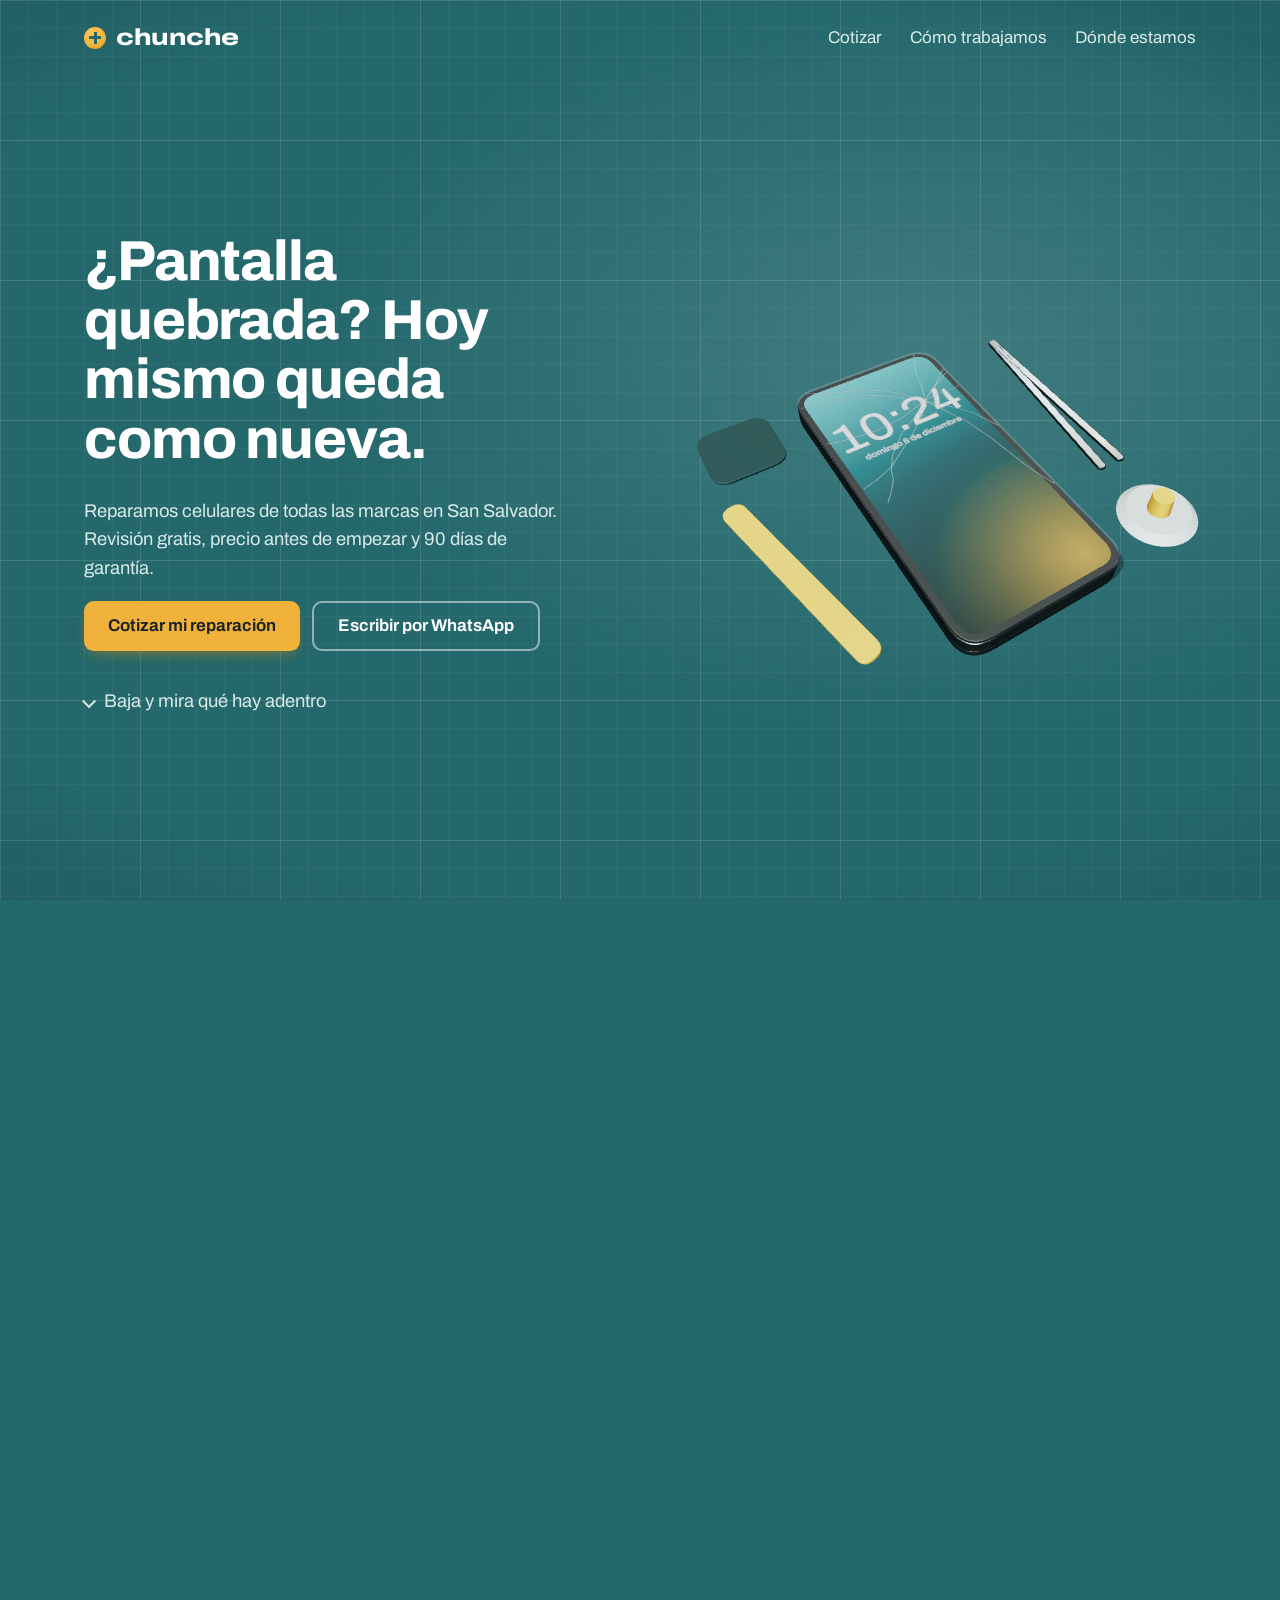
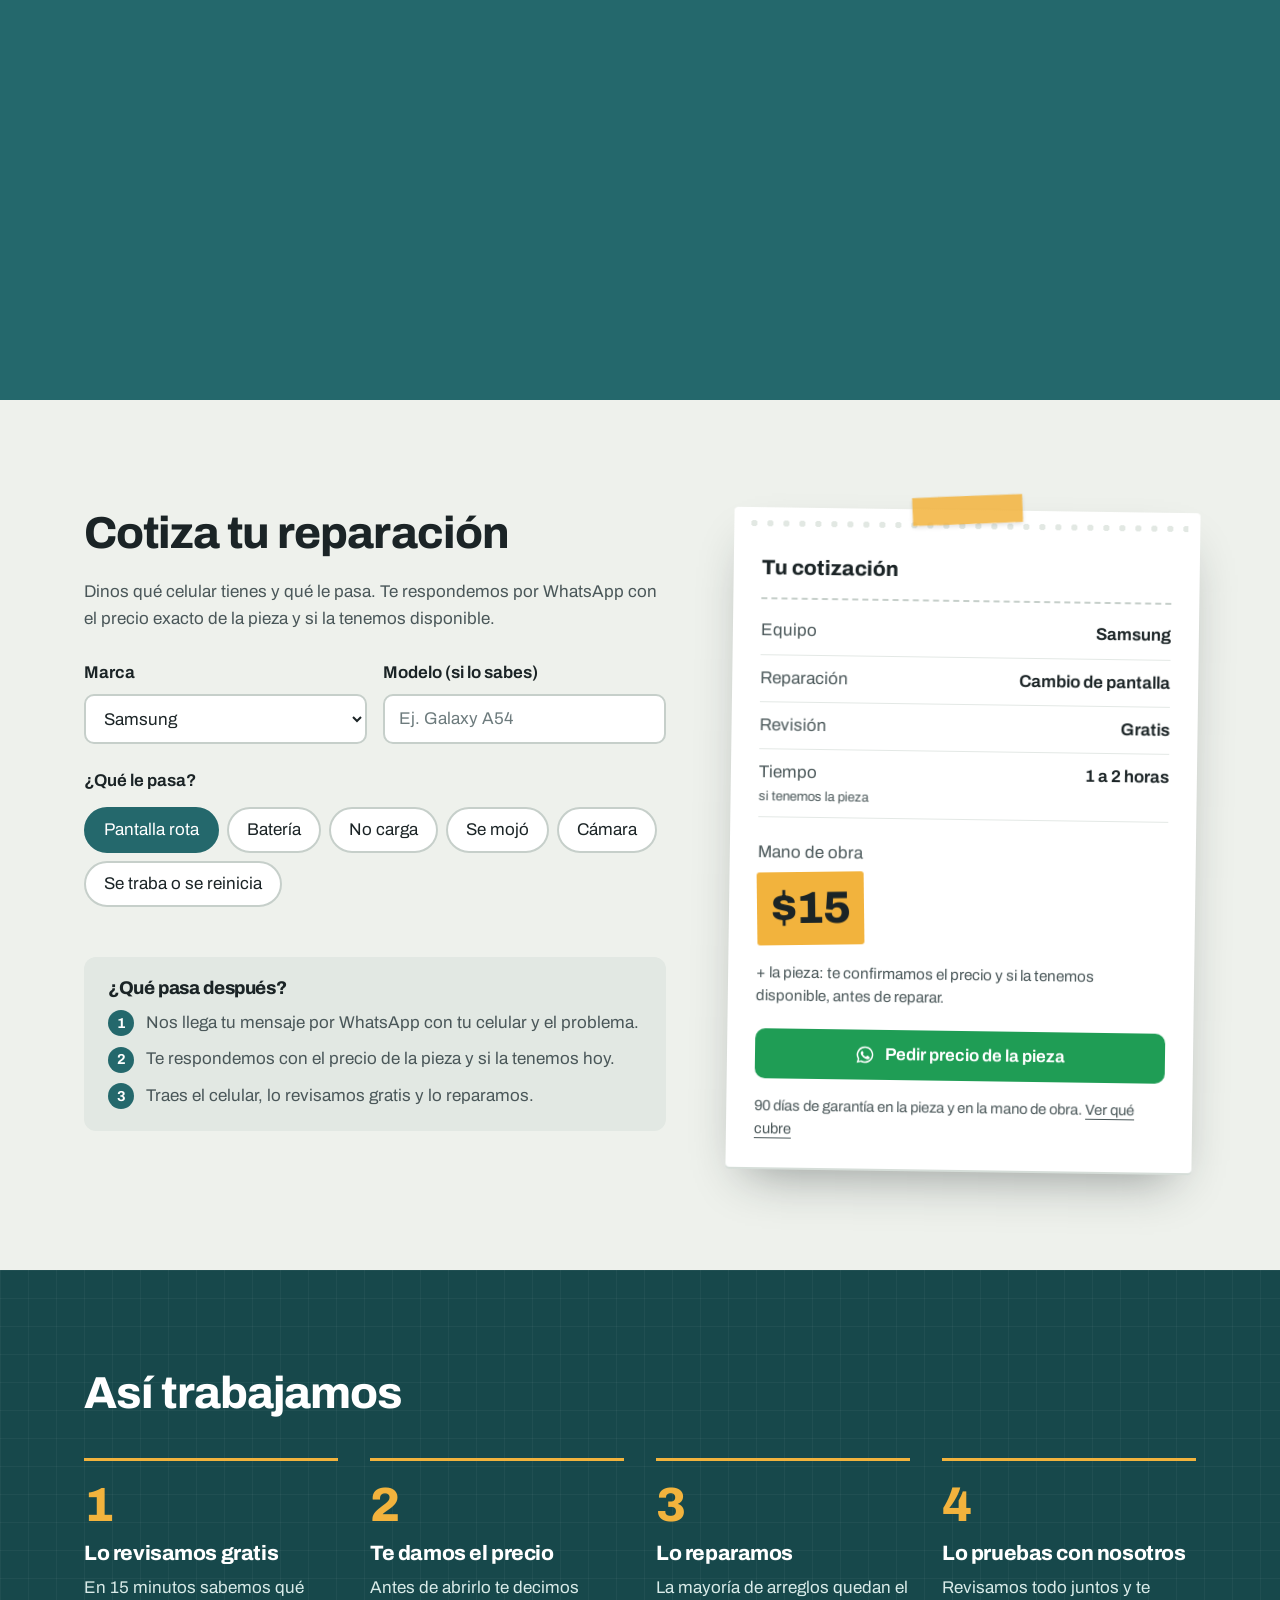
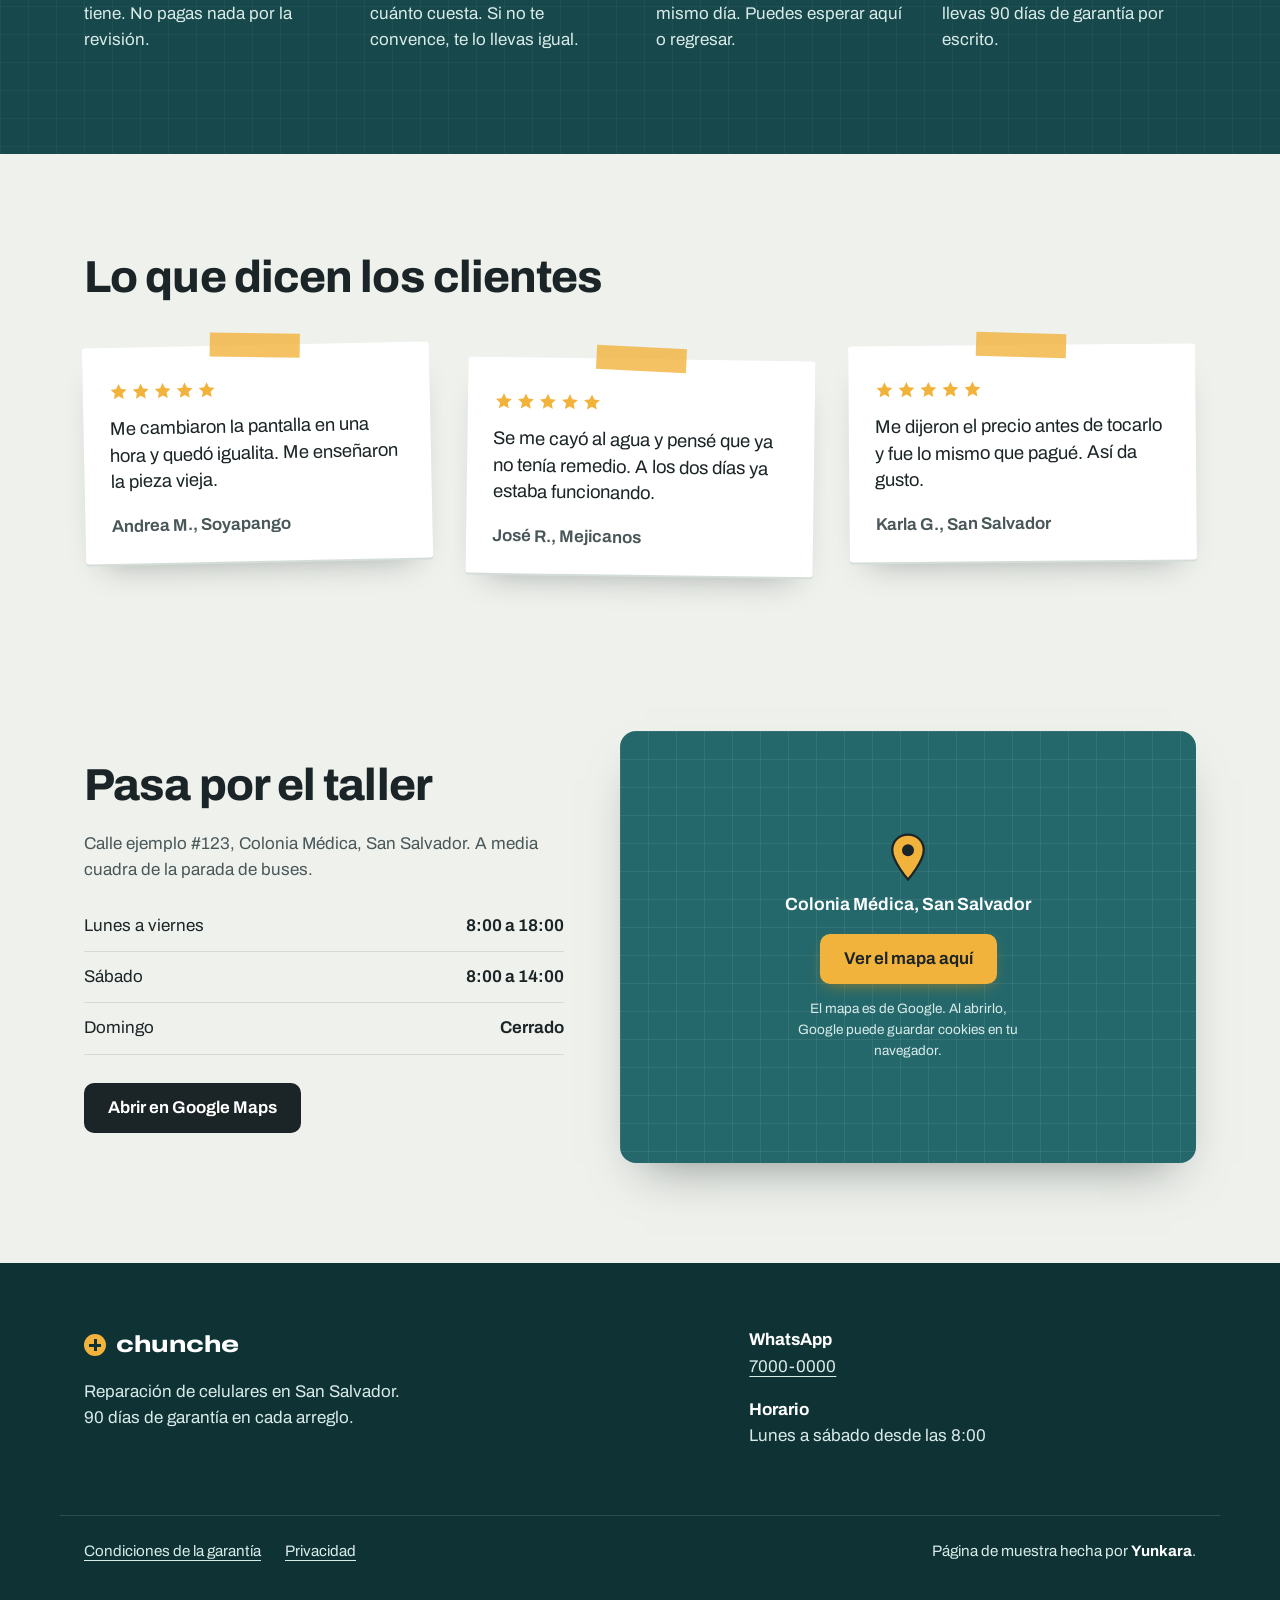
==== commit dd0a9cfd: "Vista previa para WhatsApp con la dirección publicada Co-Authored-By: Claude Opus 5.5 <noreply@anthr" ====
--- a/index.html
+++ b/index.html
@@ -19,15 +19,16 @@
   <link rel="icon" href="icono.svg" type="image/svg+xml">
 
   <!-- VISTA PREVIA al compartir el link (WhatsApp, Facebook, X).
-       ✏️ Al publicar: poner en "og:image" la dirección completa,
-       ej. https://chunche.netlify.app/vista-previa.jpg (WhatsApp necesita la dirección completa),
-       y agregar aquí: <meta property="og:url" content="https://chunche.netlify.app/"> -->
+       WhatsApp necesita la dirección COMPLETA de la imagen (con https://).
+       ✏️ Si cambia la dirección del sitio (ej. dominio propio), cambiar og:url, og:image y canonical. -->
+  <link rel="canonical" href="https://chunche-yunkara.netlify.app/">
+  <meta property="og:url" content="https://chunche-yunkara.netlify.app/">
   <meta property="og:type" content="website">
   <meta property="og:locale" content="es_SV">
   <meta property="og:site_name" content="Chunche">
   <meta property="og:title" content="Chunche | Reparación de celulares en San Salvador">
   <meta property="og:description" content="Revisión gratis, precio antes de empezar y 90 días de garantía. Cotiza por WhatsApp.">
-  <meta property="og:image" content="vista-previa.jpg">
+  <meta property="og:image" content="https://chunche-yunkara.netlify.app/vista-previa.jpg">
   <meta property="og:image:width" content="1200">
   <meta property="og:image:height" content="630">
   <meta property="og:image:alt" content="Celular sobre la mesa de trabajo del taller Chunche">
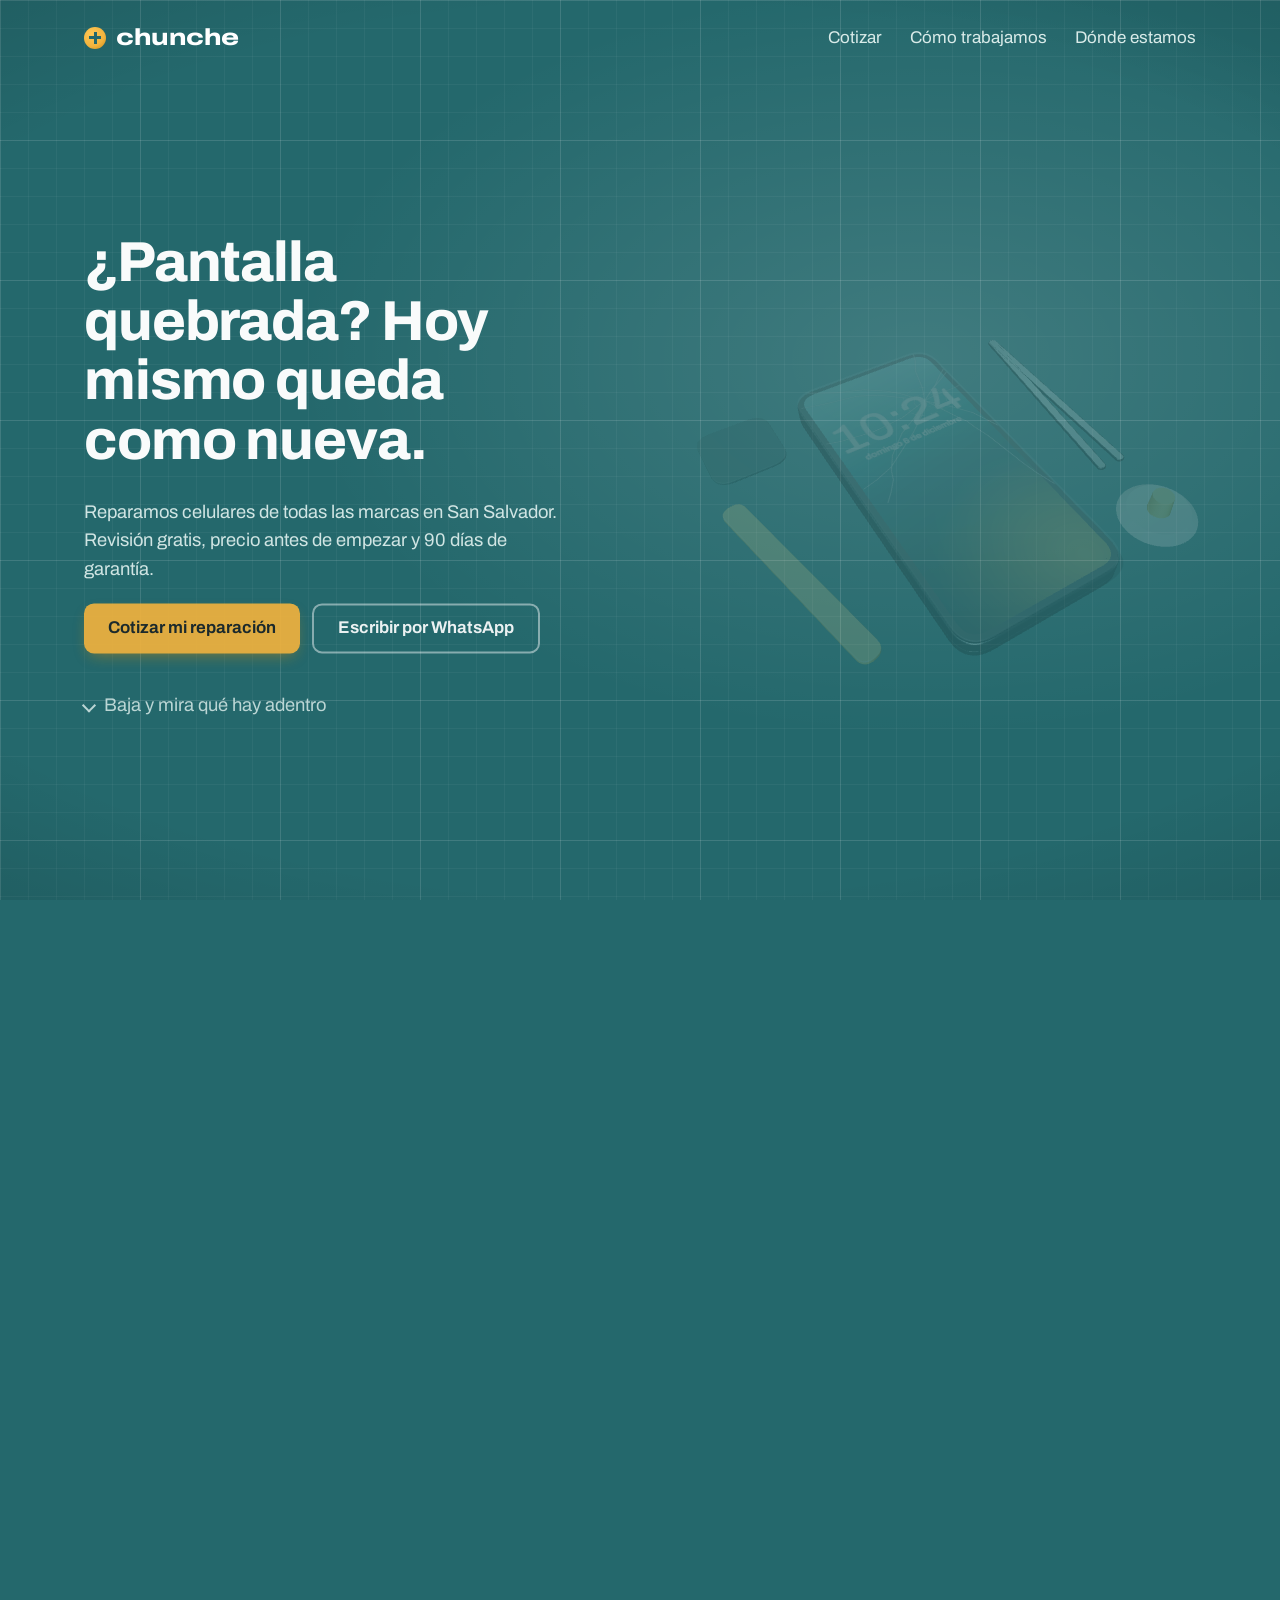
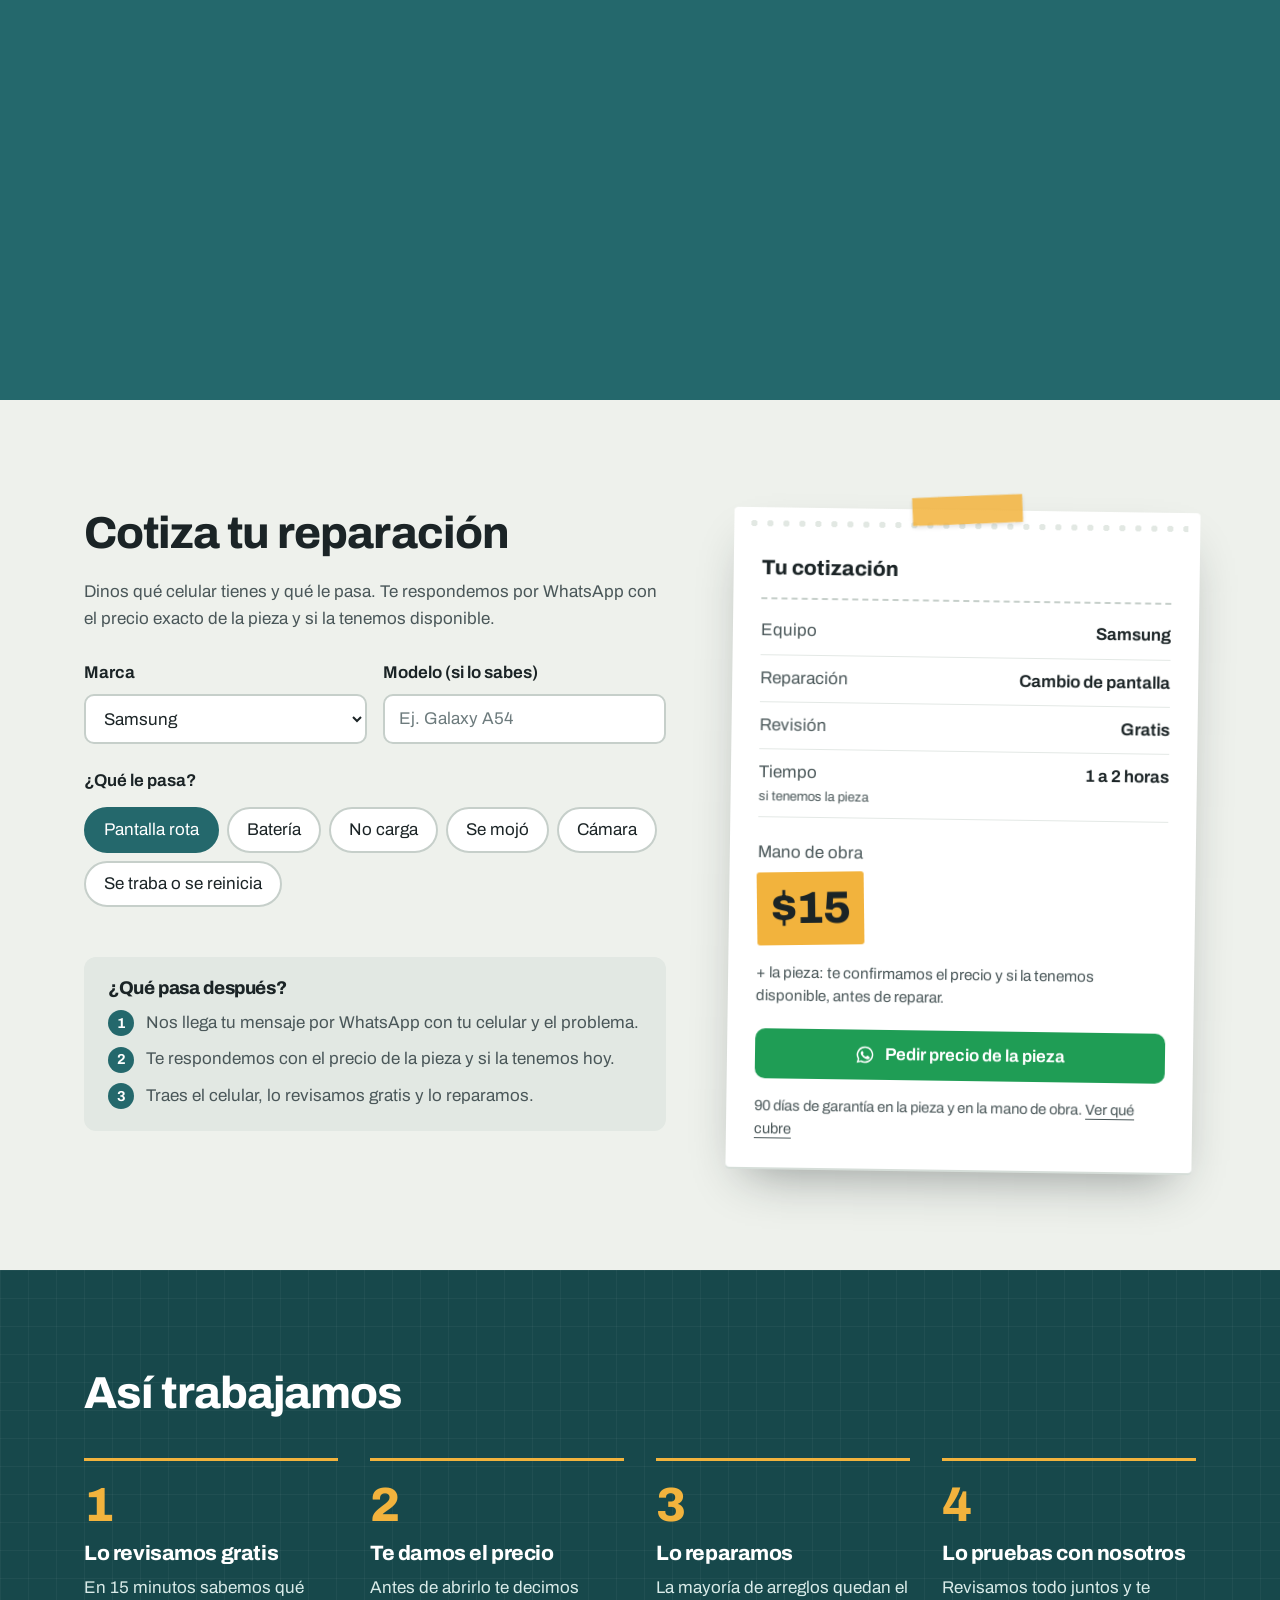
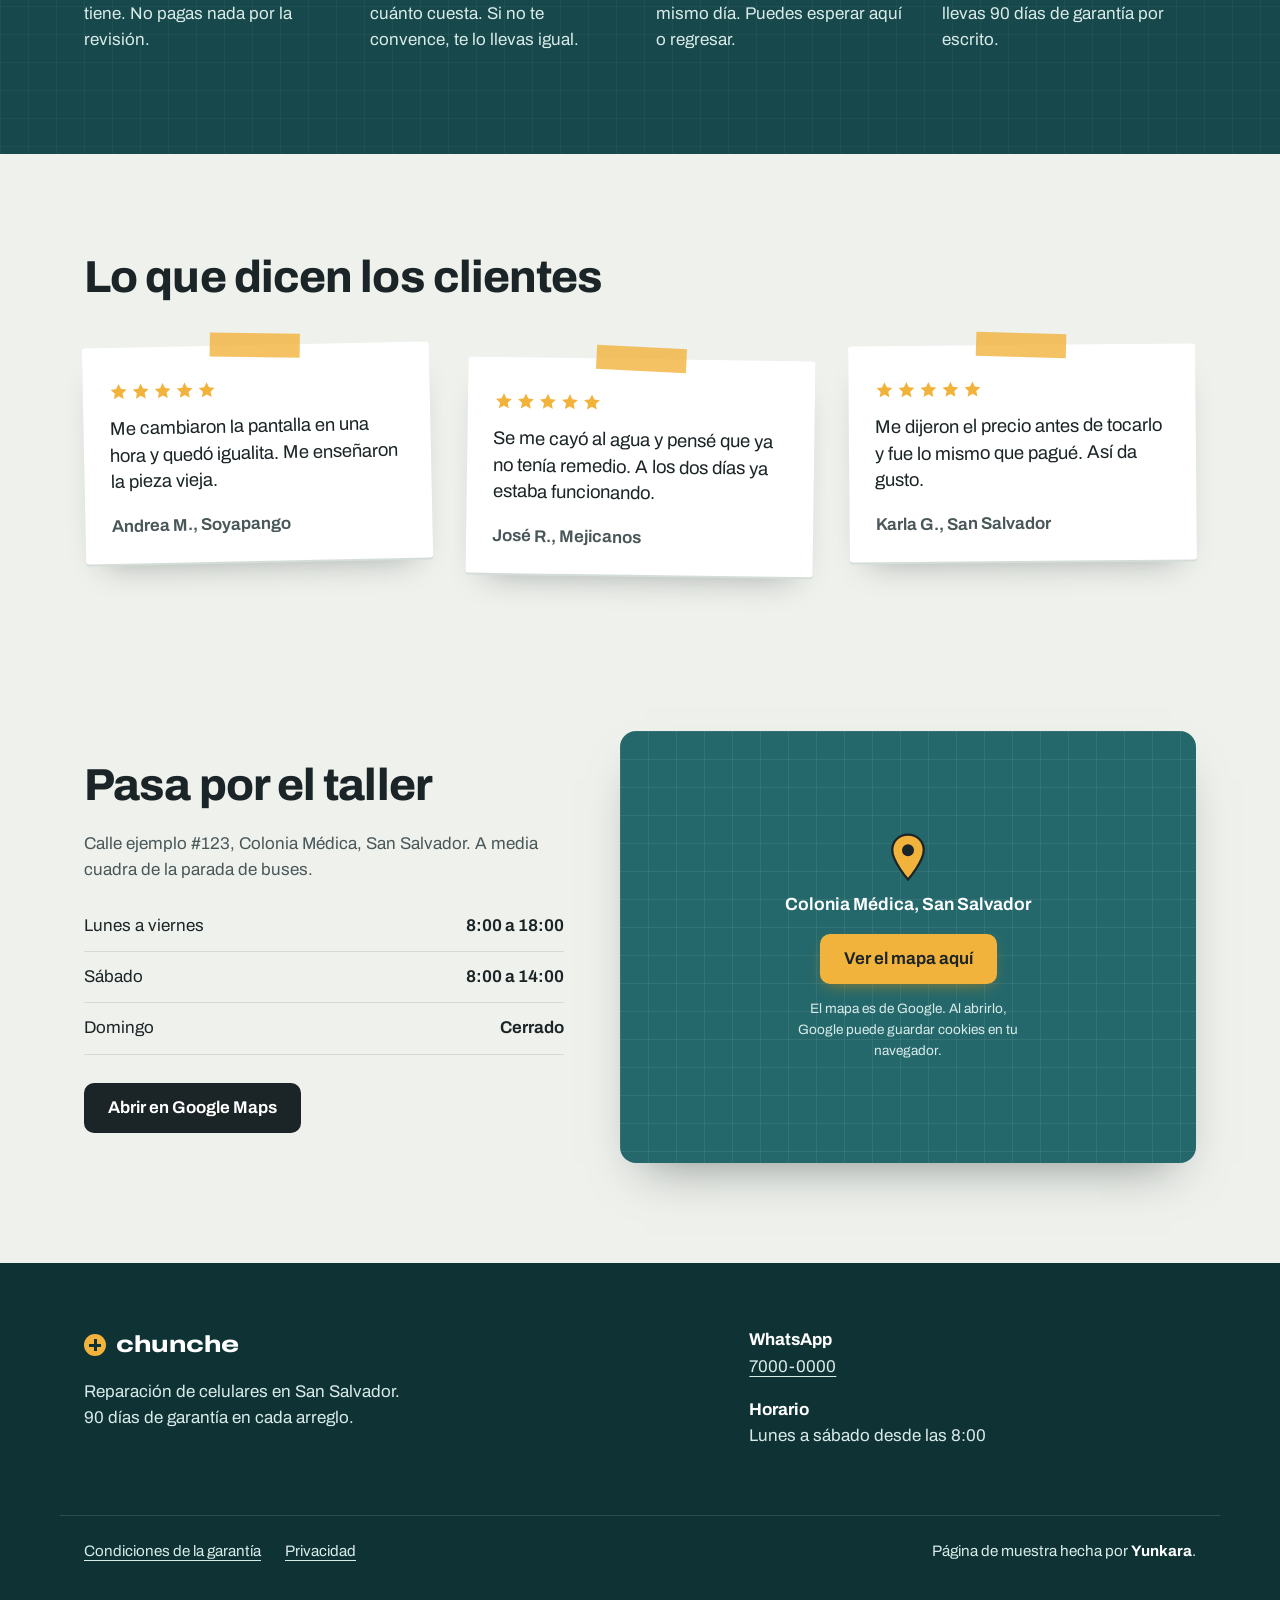
==== commit 9ca00f78: "Precargar el 3D con modulepreload (evita la descarga en cascada) Co-Authored-By: Claude Opus 5.5 <no" ====
--- a/index.html
+++ b/index.html
@@ -37,6 +37,13 @@
   <!-- Precargar la letra: el navegador la pide de una vez, sin esperar a leer el CSS -->
   <link rel="preload" href="fuentes/archivo-latin.woff2" as="font" type="font/woff2" crossorigin>
   <link rel="stylesheet" href="estilos.css">
+
+  <!-- PRECARGAR EL 3D: sin esto, el navegador pedía los archivos en "cascada"
+       (primero escena3d.js; al leerlo descubría Three.js y recién lo pedía).
+       modulepreload le avisa desde el principio para que los baje todos a la vez. -->
+  <link rel="modulepreload" href="escena3d.js">
+  <link rel="modulepreload" href="librerias/three.module.min.js">
+  <link rel="modulepreload" href="librerias/RoomEnvironment.js">
 
   <!-- FICHA PARA GOOGLE (datos estructurados): le dice a Google, en su idioma,
        que esto es un negocio local, con su horario y teléfono.
